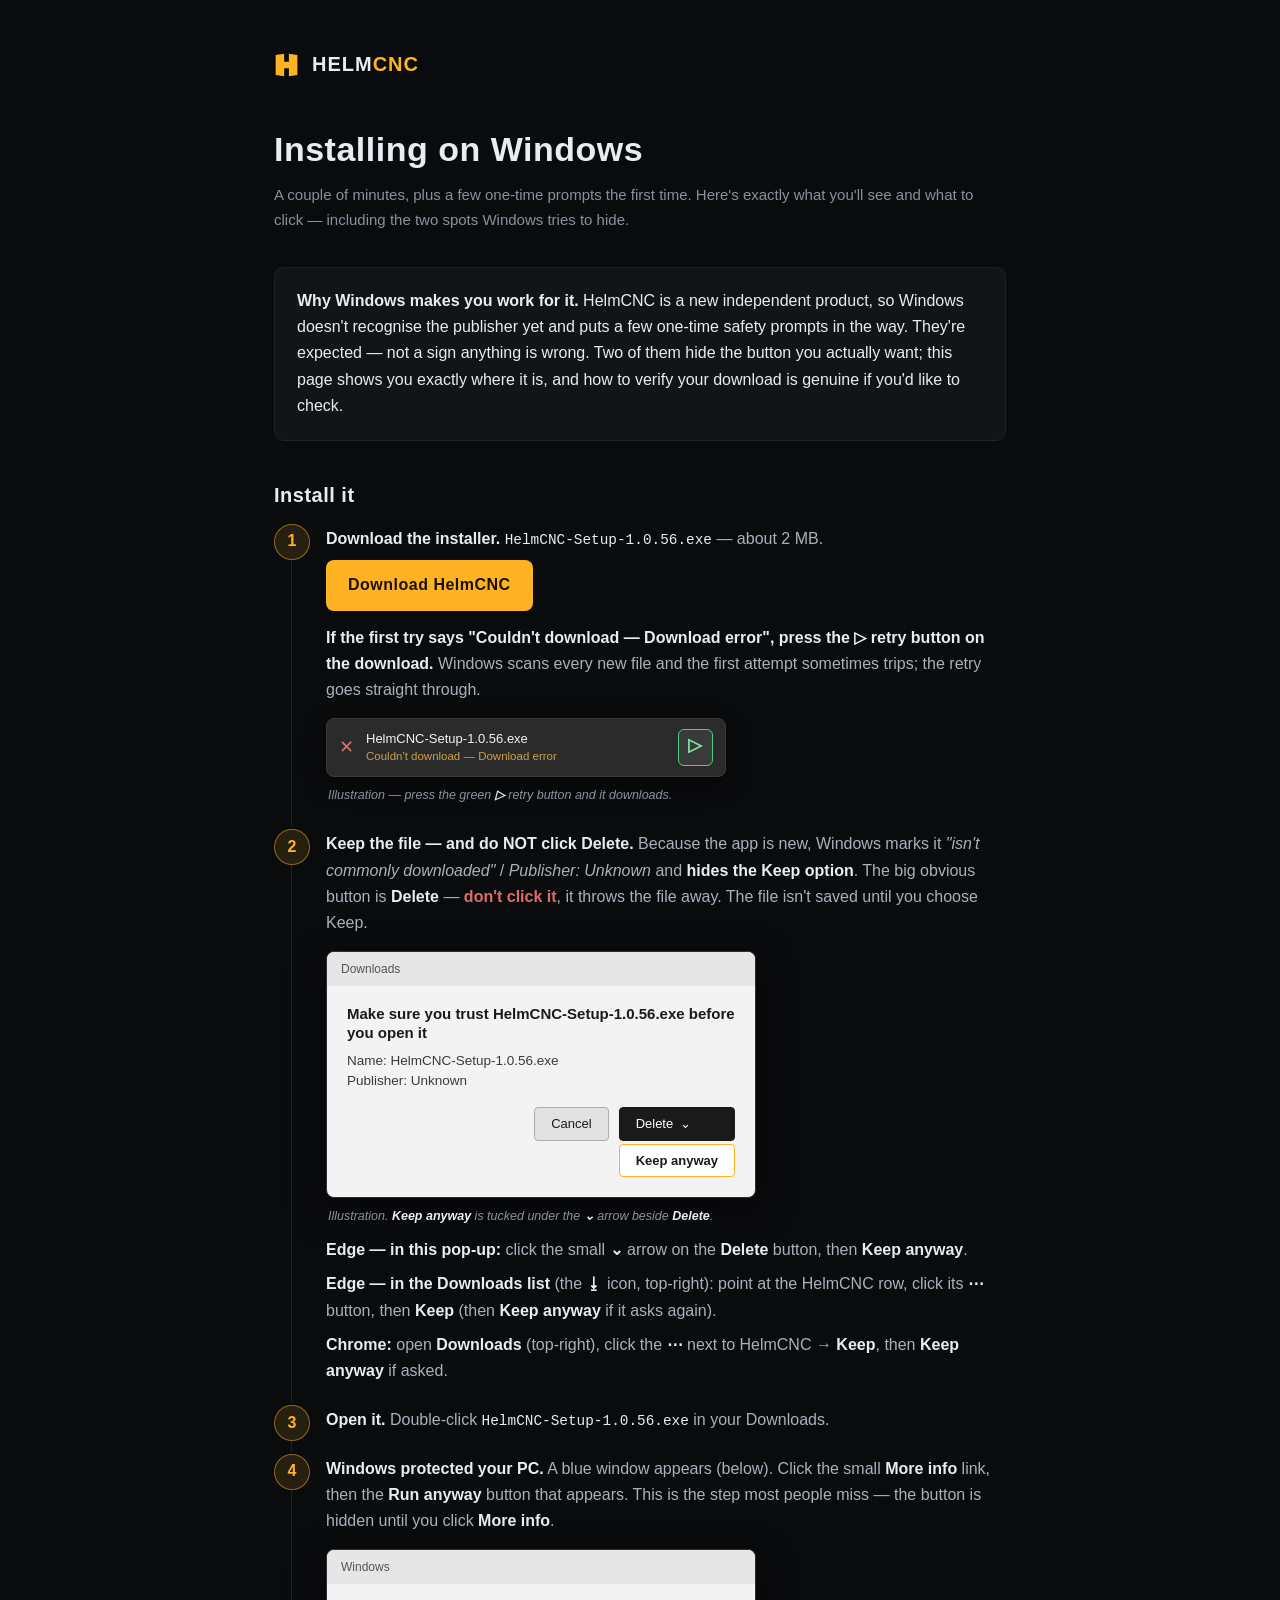
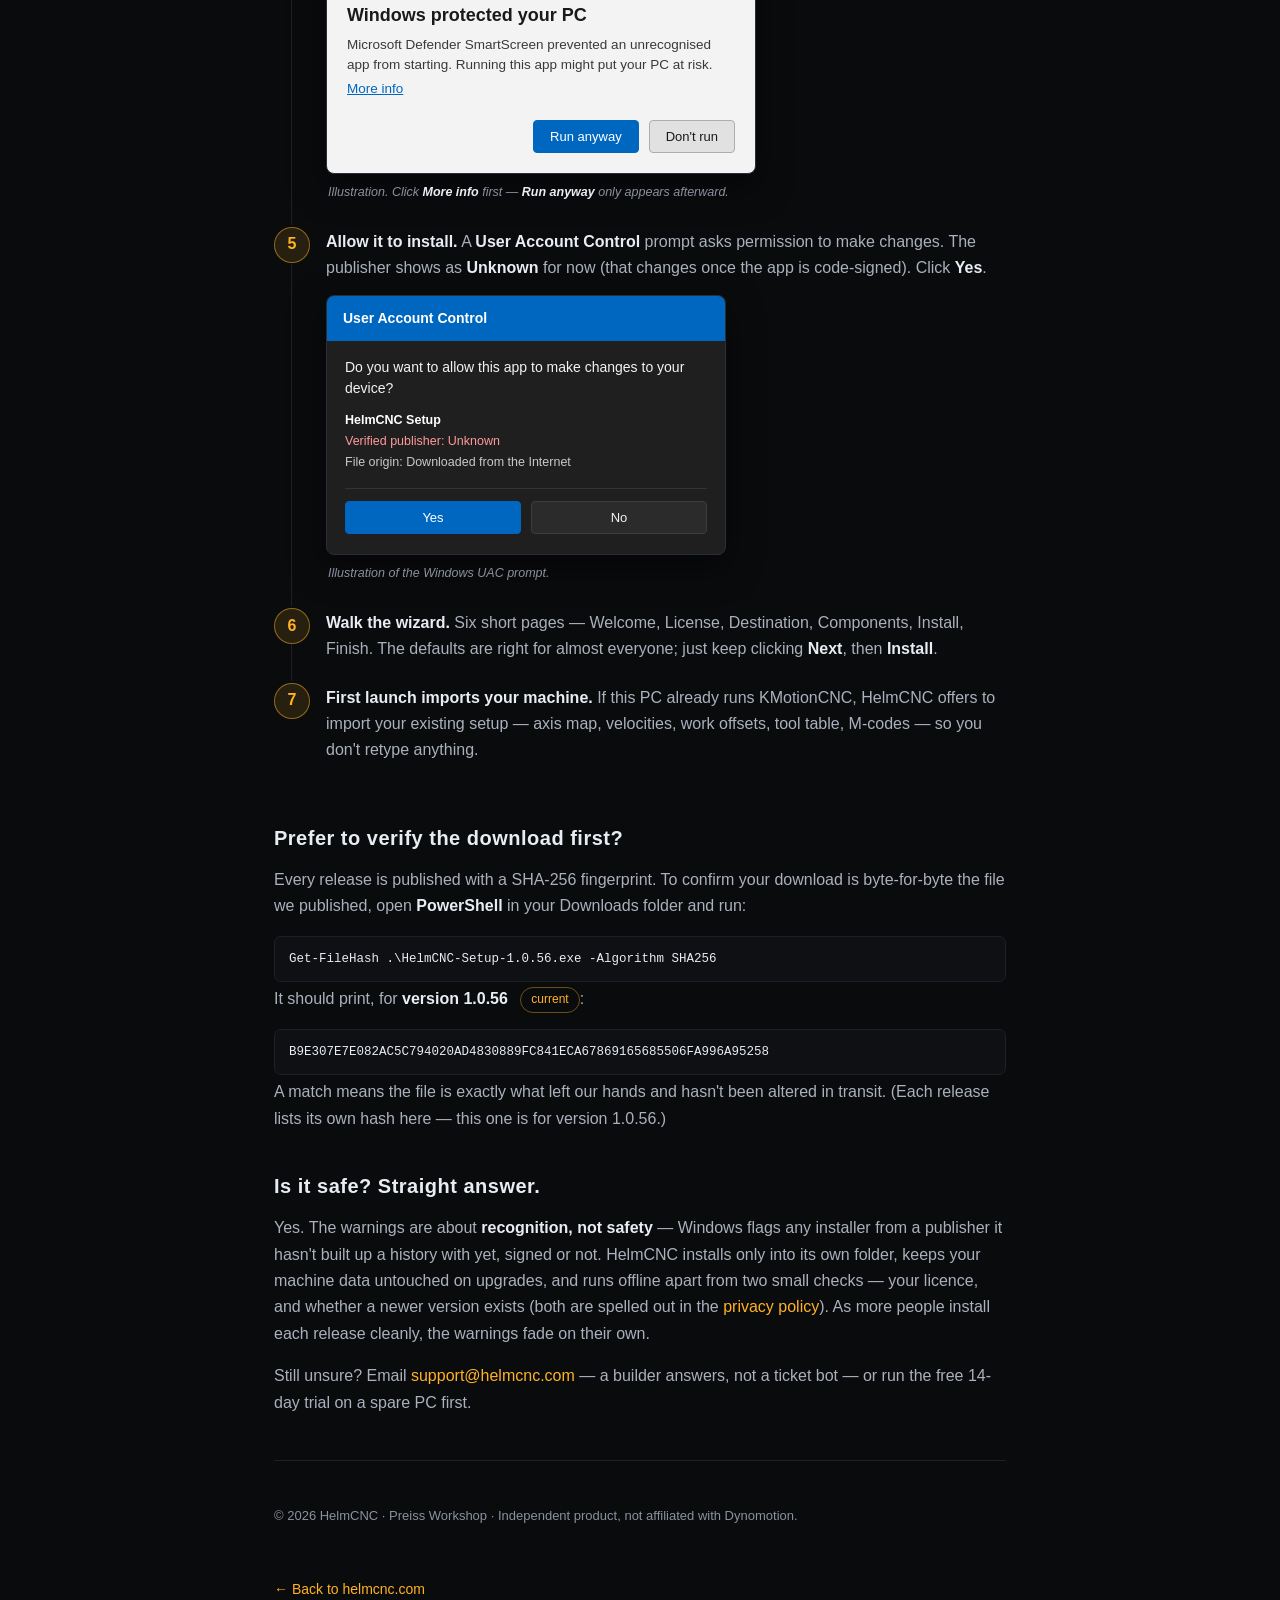
==== install.html @ 24f40c1c "Release 1.0.56: E-STOP now stops the spindle; HelmCNC can see your machine's physical E-stop when it" ====
<!DOCTYPE html>
<html lang="en">
<head>
<meta charset="utf-8">
<meta name="viewport" content="width=device-width, initial-scale=1">
<title>Installing HelmCNC on Windows — first run</title>
<meta name="description" content="How to install HelmCNC on Windows, including the one-time Windows SmartScreen and User Account Control prompts you'll see, and how to verify your download.">
<meta name="robots" content="index,follow">
<style>
  :root{
    --bg:#0a0b0d; --panel:#121418; --seam:#1d2026;
    --amber:#ffb224; --text:#e8ecf3; --muted:#aab1bd; --dim:#8a919e;
    --ok:#4bd08b;
  }
  *{box-sizing:border-box}
  html,body{margin:0}
  body{
    background:var(--bg); color:var(--text);
    font-family:"Barlow",-apple-system,BlinkMacSystemFont,"Segoe UI",Roboto,Helvetica,Arial,sans-serif;
    line-height:1.65; font-size:16px;
    -webkit-font-smoothing:antialiased;
  }
  .wrap{max-width:780px; margin:0 auto; padding:48px 24px 80px}
  a{color:var(--amber); text-decoration:none}
  a:hover{text-decoration:underline}
  .brand{display:flex; align-items:center; gap:12px; margin-bottom:40px}
  .brand__name{font-family:"Oswald",-apple-system,"Segoe UI",sans-serif; font-weight:700; letter-spacing:1px; font-size:20px}
  .brand__name .cnc{color:var(--amber)}
  h1{font-family:"Oswald",-apple-system,"Segoe UI",sans-serif; font-weight:700; font-size:34px; letter-spacing:.5px; margin:0 0 6px}
  .sub{color:var(--dim); font-size:15px; margin:0 0 34px}
  h2{font-family:"Oswald",-apple-system,"Segoe UI",sans-serif; font-weight:600; font-size:20px; letter-spacing:.5px; margin:38px 0 12px; color:var(--text)}
  p{margin:0 0 16px; color:var(--muted)}
  strong{color:var(--text); font-weight:600}
  .card{background:var(--panel); border:1px solid var(--seam); border-radius:10px; padding:20px 22px; margin:22px 0}
  .lead{color:var(--text)}
  kbd{
    font-family:"JetBrains Mono",ui-monospace,SFMono-Regular,Menlo,Consolas,monospace;
    background:#1b1e24; border:1px solid #2a2e37; border-bottom-width:2px; border-radius:5px;
    padding:1px 7px; font-size:.86em; color:var(--text); white-space:nowrap;
  }
  code{font-family:"JetBrains Mono",ui-monospace,SFMono-Regular,Menlo,Consolas,monospace; font-size:.9em; color:var(--text)}

  /* numbered steps */
  ol.steps{list-style:none; counter-reset:s; margin:0; padding:0}
  ol.steps>li{
    counter-increment:s; position:relative; padding:2px 0 20px 52px; margin:0;
    color:var(--muted);
  }
  ol.steps>li::before{
    content:counter(s); position:absolute; left:0; top:0;
    width:34px; height:34px; border-radius:50%;
    background:rgba(255,178,36,.12); border:1px solid rgba(255,178,36,.5);
    color:var(--amber); font-family:"Oswald",sans-serif; font-weight:600; font-size:16px;
    display:flex; align-items:center; justify-content:center;
  }
  ol.steps>li:not(:last-child)::after{
    content:""; position:absolute; left:17px; top:36px; bottom:2px; width:1px; background:var(--seam);
  }
  ol.steps b{color:var(--text)}

  /* dialog illustrations (drawn, not screenshots — see caption) */
  .shot{margin:14px 0 4px}
  .shot__cap{font-size:12.5px; color:var(--dim); margin:8px 2px 0; font-style:italic}
  .dlg{
    max-width:430px; border-radius:8px; overflow:hidden;
    box-shadow:0 12px 34px rgba(0,0,0,.5); border:1px solid #2a2e37;
    font-family:"Segoe UI",-apple-system,sans-serif; line-height:1.5;
  }
  .dlg--smartscreen{background:#f3f3f3; color:#1a1a1a}
  .dlg--smartscreen .dlg__bar{background:#e6e6e6; padding:8px 14px; font-size:12px; color:#555}
  .dlg--smartscreen .dlg__body{padding:18px 20px 20px}
  .dlg--smartscreen h3{margin:0 0 6px; font-size:18px; font-weight:600; color:#1a1a1a; font-family:"Segoe UI",sans-serif}
  .dlg--smartscreen p{color:#3a3a3a; margin:0 0 4px; font-size:13.5px}
  .dlg--smartscreen .link{color:#0067c0; font-size:13.5px}
  .dlg--smartscreen .row{display:flex; gap:10px; justify-content:flex-end; margin-top:20px}
  .btn{
    font-family:"Segoe UI",sans-serif; font-size:13px; padding:6px 16px; border-radius:4px;
    border:1px solid #adadad; background:#e1e1e1; color:#1a1a1a; cursor:default;
  }
  .btn--run{background:#0067c0; border-color:#0067c0; color:#fff}
  .dlg--uac{background:#1f1f1f; color:#f3f3f3; max-width:400px}
  .dlg--uac .uac__head{background:#0067c0; color:#fff; padding:12px 16px; font-size:14px; font-weight:600}
  .dlg--uac .uac__body{padding:16px 18px 4px}
  .dlg--uac .uac__q{font-size:14px; color:#f3f3f3; margin:0 0 12px}
  .dlg--uac .uac__meta{font-size:12.5px; color:#c9c9c9; margin:2px 0}
  .dlg--uac .uac__meta b{color:#fff}
  .dlg--uac .uac__pub-bad{color:#ff9a9a}
  .dlg--uac .row{display:flex; gap:10px; margin:16px 0 16px; padding-top:12px; border-top:1px solid #333}
  .dlg--uac .btn{background:#2b2b2b; border-color:#3d3d3d; color:#f3f3f3; flex:1; text-align:center}
  .dlg--uac .btn--yes{background:#0067c0; border-color:#0067c0; color:#fff}

  /* browser download-row illustration */
  .dlrow{
    display:flex; align-items:center; gap:12px; max-width:400px;
    background:#2b2b2b; border:1px solid #3a3a3a; border-radius:8px; padding:10px 12px;
    font-family:"Segoe UI",-apple-system,sans-serif; box-shadow:0 8px 22px rgba(0,0,0,.45);
  }
  .dlrow__ico{color:#ffcf4d; font-size:18px; line-height:1}
  .dlrow__name{flex:1; color:#f3f3f3; font-size:13px; line-height:1.35}
  .dlrow__warn{color:#c9a24b; font-size:11.5px}
  .dlrow__menu{
    color:#fff; font-size:18px; font-weight:700; letter-spacing:1px;
    background:#3a3a3a; border:1px solid #ffb224; border-radius:6px; padding:1px 9px 4px;
  }

  .hash{
    font-family:"JetBrains Mono",ui-monospace,monospace; font-size:12.5px; color:var(--text);
    word-break:break-all; background:#0e1013; border:1px solid var(--seam); border-radius:7px;
    padding:12px 14px; margin:8px 0 4px;
  }
  .pill{display:inline-block; font-size:12px; color:var(--amber); border:1px solid rgba(255,178,36,.4);
    border-radius:999px; padding:2px 10px; margin-left:8px; vertical-align:middle}
  hr{border:none; border-top:1px solid var(--seam); margin:44px 0}
  .foot{color:var(--dim); font-size:13px}
  .back{display:inline-block; margin-top:36px; font-size:14px}
  .dl{
    display:inline-block; margin:8px 0 2px; background:var(--amber); color:#1a1200;
    font-weight:700; font-family:"Oswald",sans-serif; letter-spacing:.5px;
    padding:12px 22px; border-radius:8px;
  }
  .dl:hover{text-decoration:none; filter:brightness(1.05)}
</style>
</head>
<body>
  <div class="wrap">
    <div class="brand">
      <svg width="26" height="24" viewBox="0 0 110 100" aria-hidden="true"><path d="M 7 8 L 43 2 V 36 H 63 V 2 L 99 8 V 92 L 63 98 V 64 H 43 V 98 L 7 92 Z" fill="#ffb224"/></svg>
      <span class="brand__name">HELM<span class="cnc">CNC</span></span>
    </div>

    <h1>Installing on Windows</h1>
    <p class="sub">A couple of minutes, plus a few one-time prompts the first time. Here's exactly what you'll see and what to click — including the two spots Windows tries to hide.</p>

    <div class="card">
      <p class="lead" style="margin:0"><strong>Why Windows makes you work for it.</strong> HelmCNC is a new independent product, so Windows doesn't recognise the publisher yet and puts a few one-time safety prompts in the way. They're expected — not a sign anything is wrong. Two of them hide the button you actually want; this page shows you exactly where it is, and how to verify your download is genuine if you'd like to check.</p>
    </div>

    <h2>Install it</h2>
    <ol class="steps">
      <li><b>Download the installer.</b> <code>HelmCNC-Setup-1.0.56.exe</code> — about 2&nbsp;MB.
        <div><a class="dl" href="/downloads/HelmCNC-Setup-1.0.56.exe">Download HelmCNC</a></div>
        <p style="margin:12px 0 0"><b>If the first try says "Couldn't download — Download error", press the ▷ retry button on the download.</b> Windows scans every new file and the first attempt sometimes trips; the retry goes straight through.</p>
        <div class="shot">
          <div class="dlrow">
            <span class="dlrow__ico" style="color:#e06b6b">✕</span>
            <span class="dlrow__name">HelmCNC-Setup-1.0.56.exe<br><span class="dlrow__warn">Couldn't download — Download error</span></span>
            <span class="dlrow__menu" title="press to retry" style="border-color:#4bd08b;color:#7ee0a6">▷</span>
          </div>
          <p class="shot__cap">Illustration — press the green <b>▷</b> retry button and it downloads.</p>
        </div>
      </li>
      <li><b>Keep the file — and do NOT click Delete.</b> Because the app is new, Windows marks it <i>"isn't commonly downloaded"</i> / <i>Publisher: Unknown</i> and <b>hides the Keep option</b>. The big obvious button is <b>Delete</b> — <b style="color:#e06b6b">don't click it</b>, it throws the file away. The file isn't saved until you choose Keep.
        <div class="shot">
          <div class="dlg dlg--smartscreen">
            <div class="dlg__bar">Downloads</div>
            <div class="dlg__body">
              <h3 style="font-size:15px;line-height:1.3">Make sure you trust HelmCNC-Setup-1.0.56.exe before you open it</h3>
              <p style="margin-top:8px">Name: HelmCNC-Setup-1.0.56.exe<br>Publisher: Unknown</p>
              <div class="row" style="align-items:flex-start;margin-top:16px">
                <span class="btn">Cancel</span>
                <span style="display:inline-flex;flex-direction:column;align-items:stretch;gap:3px">
                  <span class="btn" style="background:#1a1a1a;border-color:#1a1a1a;color:#fff">Delete&nbsp;&nbsp;⌄</span>
                  <span class="btn" style="background:#fff;border-color:#ffb224;color:#1a1a1a;font-weight:600">Keep anyway</span>
                </span>
              </div>
            </div>
          </div>
          <p class="shot__cap">Illustration. <b>Keep anyway</b> is tucked under the <b>⌄</b> arrow beside <b>Delete</b>.</p>
        </div>
        <p style="margin:10px 0 0"><b>Edge — in this pop-up:</b> click the small <b>⌄</b> arrow on the <b>Delete</b> button, then <b>Keep anyway</b>.</p>
        <p style="margin:8px 0 0"><b>Edge — in the Downloads list</b> (the <b>⭳</b> icon, top-right): point at the HelmCNC row, click its <b>⋯</b> button, then <b>Keep</b> (then <b>Keep anyway</b> if it asks again).</p>
        <p style="margin:8px 0 0"><b>Chrome:</b> open <b>Downloads</b> (top-right), click the <b>⋯</b> next to HelmCNC → <b>Keep</b>, then <b>Keep anyway</b> if asked.</p>
      </li>
      <li><b>Open it.</b> Double-click <code>HelmCNC-Setup-1.0.56.exe</code> in your Downloads.</li>
      <li><b>Windows protected your PC.</b> A blue window appears (below). Click the small <b>More info</b> link, then the <b>Run anyway</b> button that appears. This is the step most people miss — the button is hidden until you click <b>More info</b>.
        <div class="shot">
          <div class="dlg dlg--smartscreen">
            <div class="dlg__bar">Windows</div>
            <div class="dlg__body">
              <h3>Windows protected your PC</h3>
              <p>Microsoft Defender SmartScreen prevented an unrecognised app from starting. Running this app might put your PC at risk.</p>
              <p class="link"><u>More info</u></p>
              <div class="row"><span class="btn btn--run">Run anyway</span><span class="btn">Don't run</span></div>
            </div>
          </div>
          <p class="shot__cap">Illustration. Click <b>More info</b> first — <b>Run anyway</b> only appears afterward.</p>
        </div>
      </li>
      <li><b>Allow it to install.</b> A <b>User Account Control</b> prompt asks permission to make changes. The publisher shows as <b>Unknown</b> for now (that changes once the app is code-signed). Click <b>Yes</b>.
        <div class="shot">
          <div class="dlg dlg--uac">
            <div class="uac__head">User Account Control</div>
            <div class="uac__body">
              <p class="uac__q">Do you want to allow this app to make changes to your device?</p>
              <p class="uac__meta"><b>HelmCNC Setup</b></p>
              <p class="uac__meta uac__pub-bad">Verified publisher: Unknown</p>
              <p class="uac__meta">File origin: Downloaded from the Internet</p>
              <div class="row"><span class="btn btn--yes">Yes</span><span class="btn">No</span></div>
            </div>
          </div>
          <p class="shot__cap">Illustration of the Windows UAC prompt.</p>
        </div>
      </li>
      <li><b>Walk the wizard.</b> Six short pages — Welcome, License, Destination, Components, Install, Finish. The defaults are right for almost everyone; just keep clicking <b>Next</b>, then <b>Install</b>.</li>
      <li><b>First launch imports your machine.</b> If this PC already runs KMotionCNC, HelmCNC offers to import your existing setup — axis map, velocities, work offsets, tool table, M-codes — so you don't retype anything.</li>
    </ol>

    <h2>Prefer to verify the download first?</h2>
    <p>Every release is published with a SHA-256 fingerprint. To confirm your download is byte-for-byte the file we published, open <strong>PowerShell</strong> in your Downloads folder and run:</p>
    <div class="hash">Get-FileHash .\HelmCNC-Setup-1.0.56.exe -Algorithm SHA256</div>
    <p>It should print, for <strong>version 1.0.56</strong> <span class="pill">current</span>:</p>
    <div class="hash">B9E307E7E082AC5C794020AD4830889FC841ECA67869165685506FA996A95258</div>
    <p>A match means the file is exactly what left our hands and hasn't been altered in transit. (Each release lists its own hash here — this one is for version 1.0.56.)</p>

    <h2>Is it safe? Straight answer.</h2>
    <p>Yes. The warnings are about <strong>recognition, not safety</strong> — Windows flags any installer from a publisher it hasn't built up a history with yet, signed or not. HelmCNC installs only into its own folder, keeps your machine data untouched on upgrades, and runs offline apart from two small checks — your licence, and whether a newer version exists (both are spelled out in the <a href="privacy.html">privacy policy</a>). As more people install each release cleanly, the warnings fade on their own.</p>
    <p>Still unsure? Email <a href="mailto:support@helmcnc.com">support@helmcnc.com</a> — a builder answers, not a ticket bot — or run the free 14-day trial on a spare PC first.</p>

    <hr>
    <p class="foot">© 2026 HelmCNC · Preiss Workshop · Independent product, not affiliated with Dynomotion.</p>
    <a class="back" href="index.html">← Back to helmcnc.com</a>
  </div>
</body>
</html>
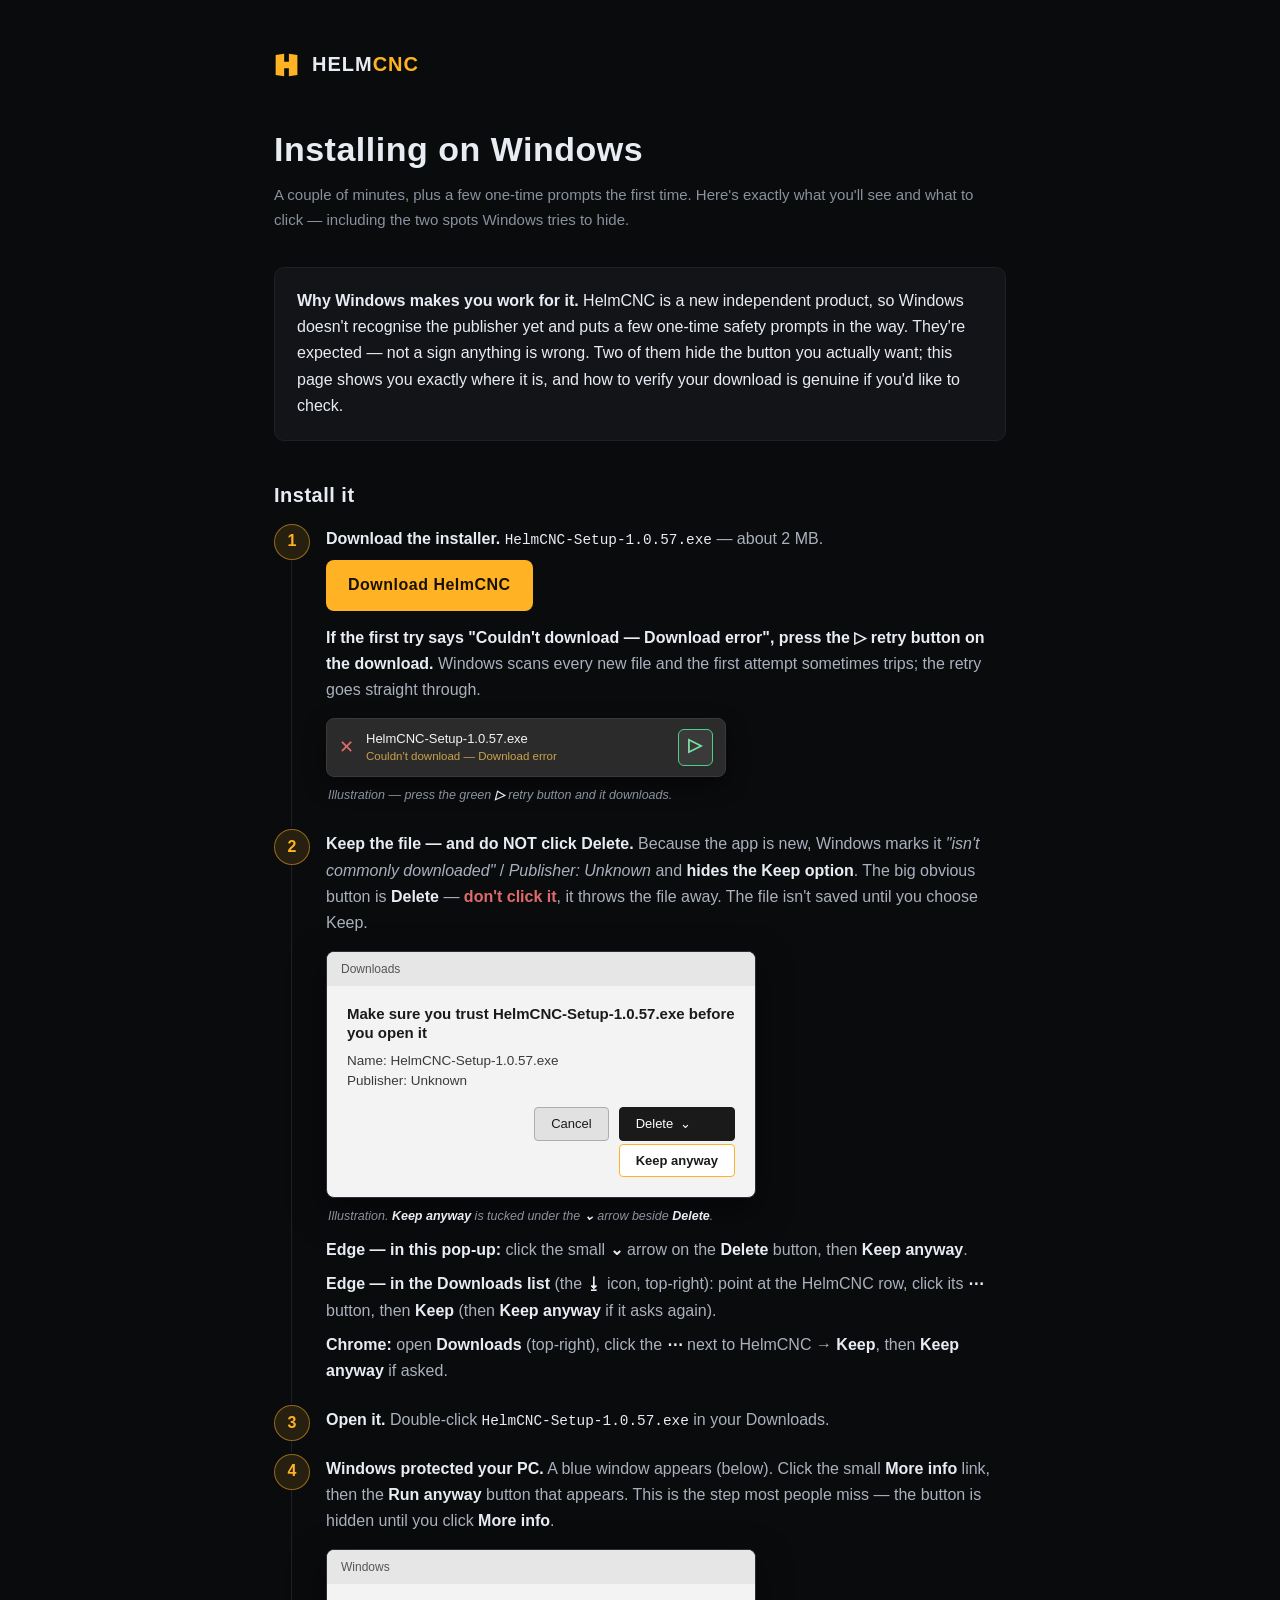
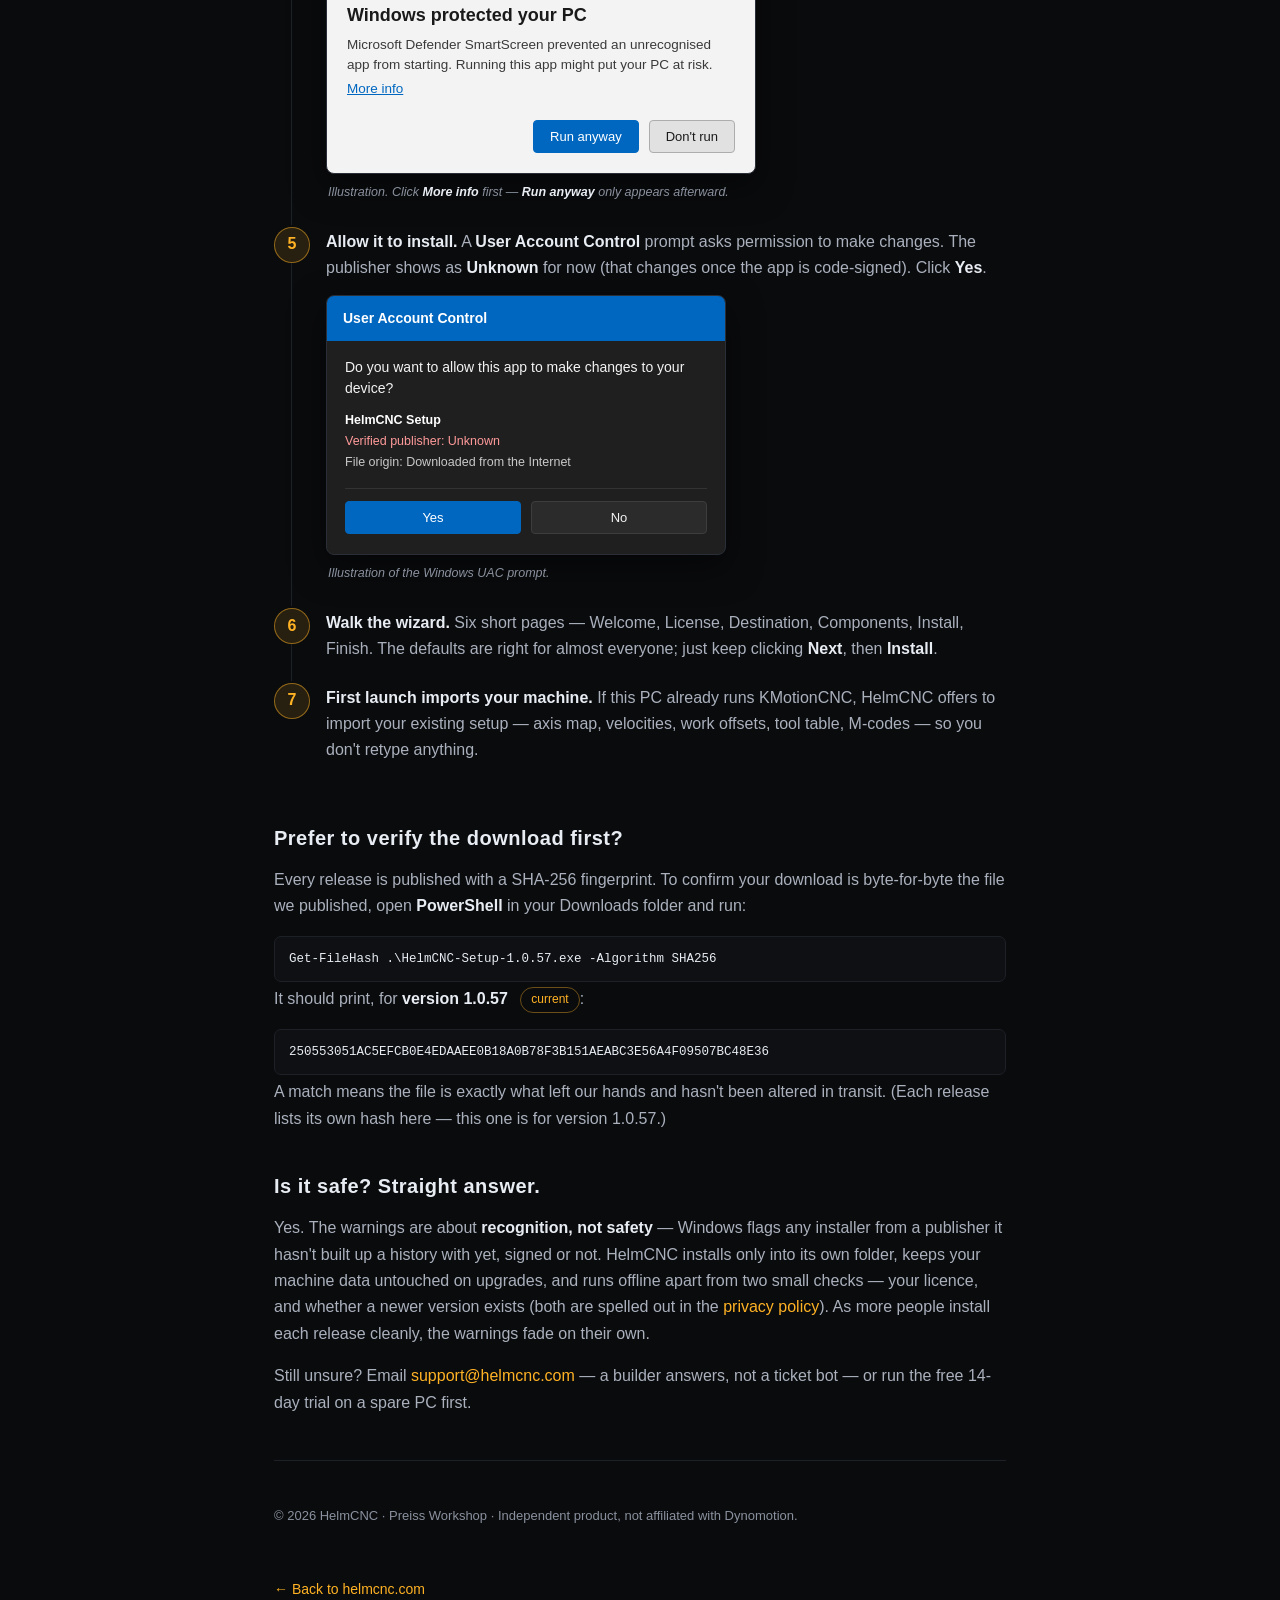
==== commit 7fcb70e6: "PROMOTE 1.0.57 to stable: Beta features (the tuning Shepherd) are now enabled per license instead of" ====
--- a/install.html
+++ b/install.html
@@ -137,13 +137,13 @@
 
     <h2>Install it</h2>
     <ol class="steps">
-      <li><b>Download the installer.</b> <code>HelmCNC-Setup-1.0.56.exe</code> — about 2&nbsp;MB.
-        <div><a class="dl" href="/downloads/HelmCNC-Setup-1.0.56.exe">Download HelmCNC</a></div>
+      <li><b>Download the installer.</b> <code>HelmCNC-Setup-1.0.57.exe</code> — about 2&nbsp;MB.
+        <div><a class="dl" href="/downloads/HelmCNC-Setup-1.0.57.exe">Download HelmCNC</a></div>
         <p style="margin:12px 0 0"><b>If the first try says "Couldn't download — Download error", press the ▷ retry button on the download.</b> Windows scans every new file and the first attempt sometimes trips; the retry goes straight through.</p>
         <div class="shot">
           <div class="dlrow">
             <span class="dlrow__ico" style="color:#e06b6b">✕</span>
-            <span class="dlrow__name">HelmCNC-Setup-1.0.56.exe<br><span class="dlrow__warn">Couldn't download — Download error</span></span>
+            <span class="dlrow__name">HelmCNC-Setup-1.0.57.exe<br><span class="dlrow__warn">Couldn't download — Download error</span></span>
             <span class="dlrow__menu" title="press to retry" style="border-color:#4bd08b;color:#7ee0a6">▷</span>
           </div>
           <p class="shot__cap">Illustration — press the green <b>▷</b> retry button and it downloads.</p>
@@ -154,8 +154,8 @@
           <div class="dlg dlg--smartscreen">
             <div class="dlg__bar">Downloads</div>
             <div class="dlg__body">
-              <h3 style="font-size:15px;line-height:1.3">Make sure you trust HelmCNC-Setup-1.0.56.exe before you open it</h3>
-              <p style="margin-top:8px">Name: HelmCNC-Setup-1.0.56.exe<br>Publisher: Unknown</p>
+              <h3 style="font-size:15px;line-height:1.3">Make sure you trust HelmCNC-Setup-1.0.57.exe before you open it</h3>
+              <p style="margin-top:8px">Name: HelmCNC-Setup-1.0.57.exe<br>Publisher: Unknown</p>
               <div class="row" style="align-items:flex-start;margin-top:16px">
                 <span class="btn">Cancel</span>
                 <span style="display:inline-flex;flex-direction:column;align-items:stretch;gap:3px">
@@ -171,7 +171,7 @@
         <p style="margin:8px 0 0"><b>Edge — in the Downloads list</b> (the <b>⭳</b> icon, top-right): point at the HelmCNC row, click its <b>⋯</b> button, then <b>Keep</b> (then <b>Keep anyway</b> if it asks again).</p>
         <p style="margin:8px 0 0"><b>Chrome:</b> open <b>Downloads</b> (top-right), click the <b>⋯</b> next to HelmCNC → <b>Keep</b>, then <b>Keep anyway</b> if asked.</p>
       </li>
-      <li><b>Open it.</b> Double-click <code>HelmCNC-Setup-1.0.56.exe</code> in your Downloads.</li>
+      <li><b>Open it.</b> Double-click <code>HelmCNC-Setup-1.0.57.exe</code> in your Downloads.</li>
       <li><b>Windows protected your PC.</b> A blue window appears (below). Click the small <b>More info</b> link, then the <b>Run anyway</b> button that appears. This is the step most people miss — the button is hidden until you click <b>More info</b>.
         <div class="shot">
           <div class="dlg dlg--smartscreen">
@@ -207,10 +207,10 @@
 
     <h2>Prefer to verify the download first?</h2>
     <p>Every release is published with a SHA-256 fingerprint. To confirm your download is byte-for-byte the file we published, open <strong>PowerShell</strong> in your Downloads folder and run:</p>
-    <div class="hash">Get-FileHash .\HelmCNC-Setup-1.0.56.exe -Algorithm SHA256</div>
-    <p>It should print, for <strong>version 1.0.56</strong> <span class="pill">current</span>:</p>
-    <div class="hash">B9E307E7E082AC5C794020AD4830889FC841ECA67869165685506FA996A95258</div>
-    <p>A match means the file is exactly what left our hands and hasn't been altered in transit. (Each release lists its own hash here — this one is for version 1.0.56.)</p>
+    <div class="hash">Get-FileHash .\HelmCNC-Setup-1.0.57.exe -Algorithm SHA256</div>
+    <p>It should print, for <strong>version 1.0.57</strong> <span class="pill">current</span>:</p>
+    <div class="hash">250553051AC5EFCB0E4EDAAEE0B18A0B78F3B151AEABC3E56A4F09507BC48E36</div>
+    <p>A match means the file is exactly what left our hands and hasn't been altered in transit. (Each release lists its own hash here — this one is for version 1.0.57.)</p>
 
     <h2>Is it safe? Straight answer.</h2>
     <p>Yes. The warnings are about <strong>recognition, not safety</strong> — Windows flags any installer from a publisher it hasn't built up a history with yet, signed or not. HelmCNC installs only into its own folder, keeps your machine data untouched on upgrades, and runs offline apart from two small checks — your licence, and whether a newer version exists (both are spelled out in the <a href="privacy.html">privacy policy</a>). As more people install each release cleanly, the warnings fade on their own.</p>
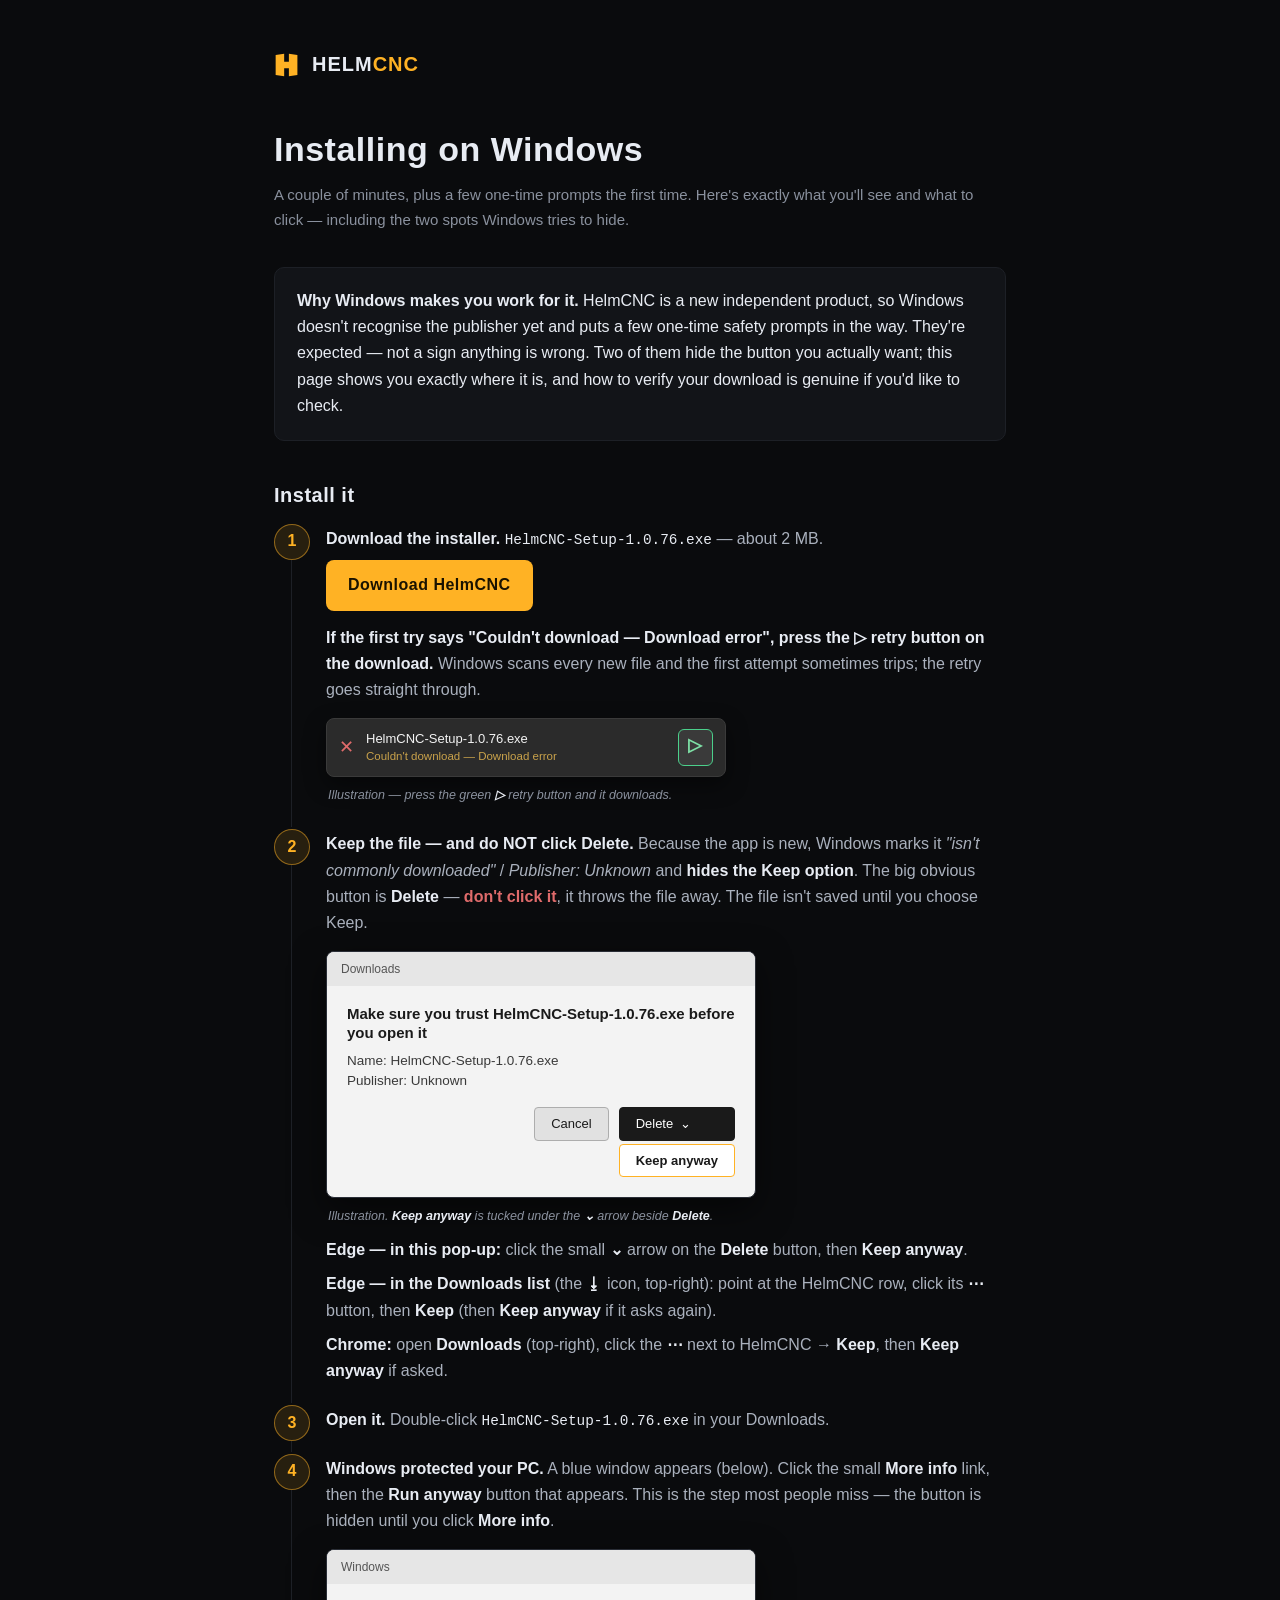
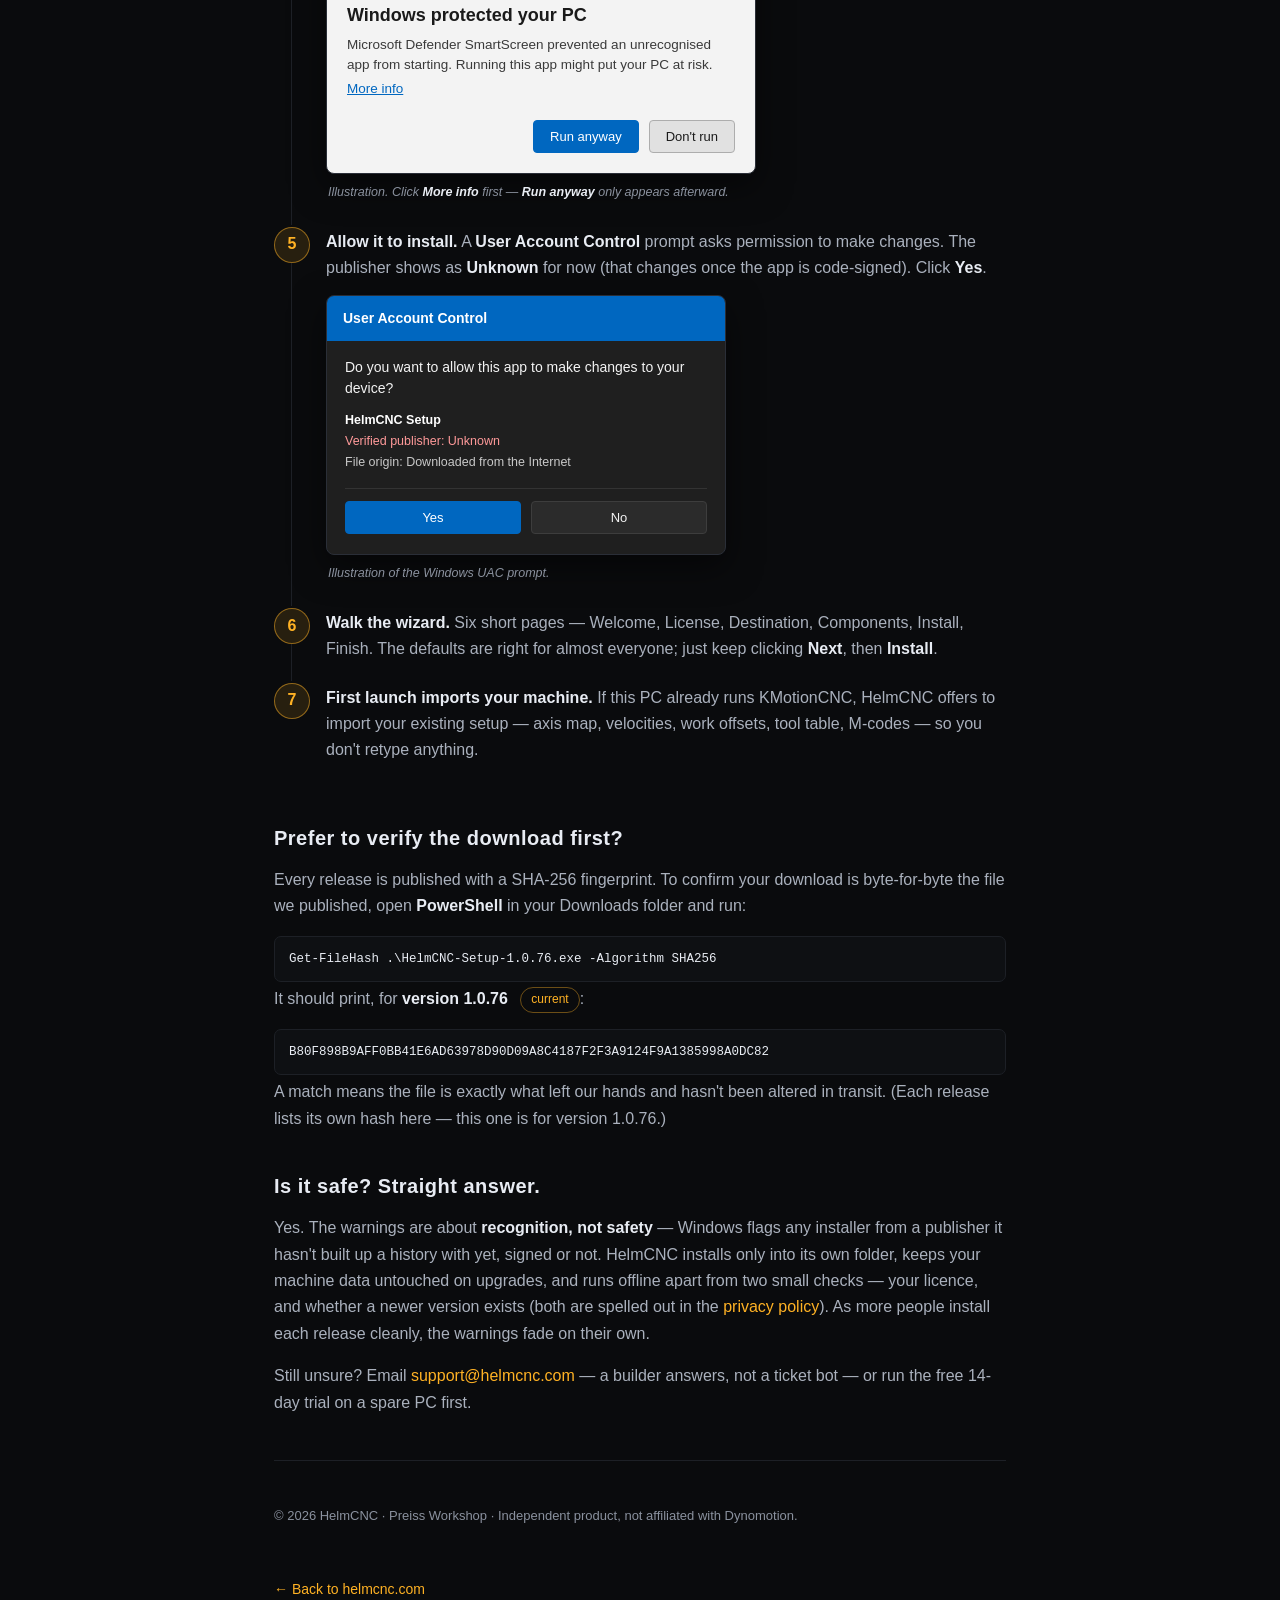
==== commit e6768d16: "PROMOTE 1.0.76 to stable: Stopping a job now always behaves: STOP on a running or paused job stops t" ====
--- a/install.html
+++ b/install.html
@@ -137,13 +137,13 @@
 
     <h2>Install it</h2>
     <ol class="steps">
-      <li><b>Download the installer.</b> <code>HelmCNC-Setup-1.0.57.exe</code> — about 2&nbsp;MB.
-        <div><a class="dl" href="/downloads/HelmCNC-Setup-1.0.57.exe">Download HelmCNC</a></div>
+      <li><b>Download the installer.</b> <code>HelmCNC-Setup-1.0.76.exe</code> — about 2&nbsp;MB.
+        <div><a class="dl" href="/downloads/HelmCNC-Setup-1.0.76.exe">Download HelmCNC</a></div>
         <p style="margin:12px 0 0"><b>If the first try says "Couldn't download — Download error", press the ▷ retry button on the download.</b> Windows scans every new file and the first attempt sometimes trips; the retry goes straight through.</p>
         <div class="shot">
           <div class="dlrow">
             <span class="dlrow__ico" style="color:#e06b6b">✕</span>
-            <span class="dlrow__name">HelmCNC-Setup-1.0.57.exe<br><span class="dlrow__warn">Couldn't download — Download error</span></span>
+            <span class="dlrow__name">HelmCNC-Setup-1.0.76.exe<br><span class="dlrow__warn">Couldn't download — Download error</span></span>
             <span class="dlrow__menu" title="press to retry" style="border-color:#4bd08b;color:#7ee0a6">▷</span>
           </div>
           <p class="shot__cap">Illustration — press the green <b>▷</b> retry button and it downloads.</p>
@@ -154,8 +154,8 @@
           <div class="dlg dlg--smartscreen">
             <div class="dlg__bar">Downloads</div>
             <div class="dlg__body">
-              <h3 style="font-size:15px;line-height:1.3">Make sure you trust HelmCNC-Setup-1.0.57.exe before you open it</h3>
-              <p style="margin-top:8px">Name: HelmCNC-Setup-1.0.57.exe<br>Publisher: Unknown</p>
+              <h3 style="font-size:15px;line-height:1.3">Make sure you trust HelmCNC-Setup-1.0.76.exe before you open it</h3>
+              <p style="margin-top:8px">Name: HelmCNC-Setup-1.0.76.exe<br>Publisher: Unknown</p>
               <div class="row" style="align-items:flex-start;margin-top:16px">
                 <span class="btn">Cancel</span>
                 <span style="display:inline-flex;flex-direction:column;align-items:stretch;gap:3px">
@@ -171,7 +171,7 @@
         <p style="margin:8px 0 0"><b>Edge — in the Downloads list</b> (the <b>⭳</b> icon, top-right): point at the HelmCNC row, click its <b>⋯</b> button, then <b>Keep</b> (then <b>Keep anyway</b> if it asks again).</p>
         <p style="margin:8px 0 0"><b>Chrome:</b> open <b>Downloads</b> (top-right), click the <b>⋯</b> next to HelmCNC → <b>Keep</b>, then <b>Keep anyway</b> if asked.</p>
       </li>
-      <li><b>Open it.</b> Double-click <code>HelmCNC-Setup-1.0.57.exe</code> in your Downloads.</li>
+      <li><b>Open it.</b> Double-click <code>HelmCNC-Setup-1.0.76.exe</code> in your Downloads.</li>
       <li><b>Windows protected your PC.</b> A blue window appears (below). Click the small <b>More info</b> link, then the <b>Run anyway</b> button that appears. This is the step most people miss — the button is hidden until you click <b>More info</b>.
         <div class="shot">
           <div class="dlg dlg--smartscreen">
@@ -207,10 +207,10 @@
 
     <h2>Prefer to verify the download first?</h2>
     <p>Every release is published with a SHA-256 fingerprint. To confirm your download is byte-for-byte the file we published, open <strong>PowerShell</strong> in your Downloads folder and run:</p>
-    <div class="hash">Get-FileHash .\HelmCNC-Setup-1.0.57.exe -Algorithm SHA256</div>
-    <p>It should print, for <strong>version 1.0.57</strong> <span class="pill">current</span>:</p>
-    <div class="hash">250553051AC5EFCB0E4EDAAEE0B18A0B78F3B151AEABC3E56A4F09507BC48E36</div>
-    <p>A match means the file is exactly what left our hands and hasn't been altered in transit. (Each release lists its own hash here — this one is for version 1.0.57.)</p>
+    <div class="hash">Get-FileHash .\HelmCNC-Setup-1.0.76.exe -Algorithm SHA256</div>
+    <p>It should print, for <strong>version 1.0.76</strong> <span class="pill">current</span>:</p>
+    <div class="hash">B80F898B9AFF0BB41E6AD63978D90D09A8C4187F2F3A9124F9A1385998A0DC82</div>
+    <p>A match means the file is exactly what left our hands and hasn't been altered in transit. (Each release lists its own hash here — this one is for version 1.0.76.)</p>
 
     <h2>Is it safe? Straight answer.</h2>
     <p>Yes. The warnings are about <strong>recognition, not safety</strong> — Windows flags any installer from a publisher it hasn't built up a history with yet, signed or not. HelmCNC installs only into its own folder, keeps your machine data untouched on upgrades, and runs offline apart from two small checks — your licence, and whether a newer version exists (both are spelled out in the <a href="privacy.html">privacy policy</a>). As more people install each release cleanly, the warnings fade on their own.</p>
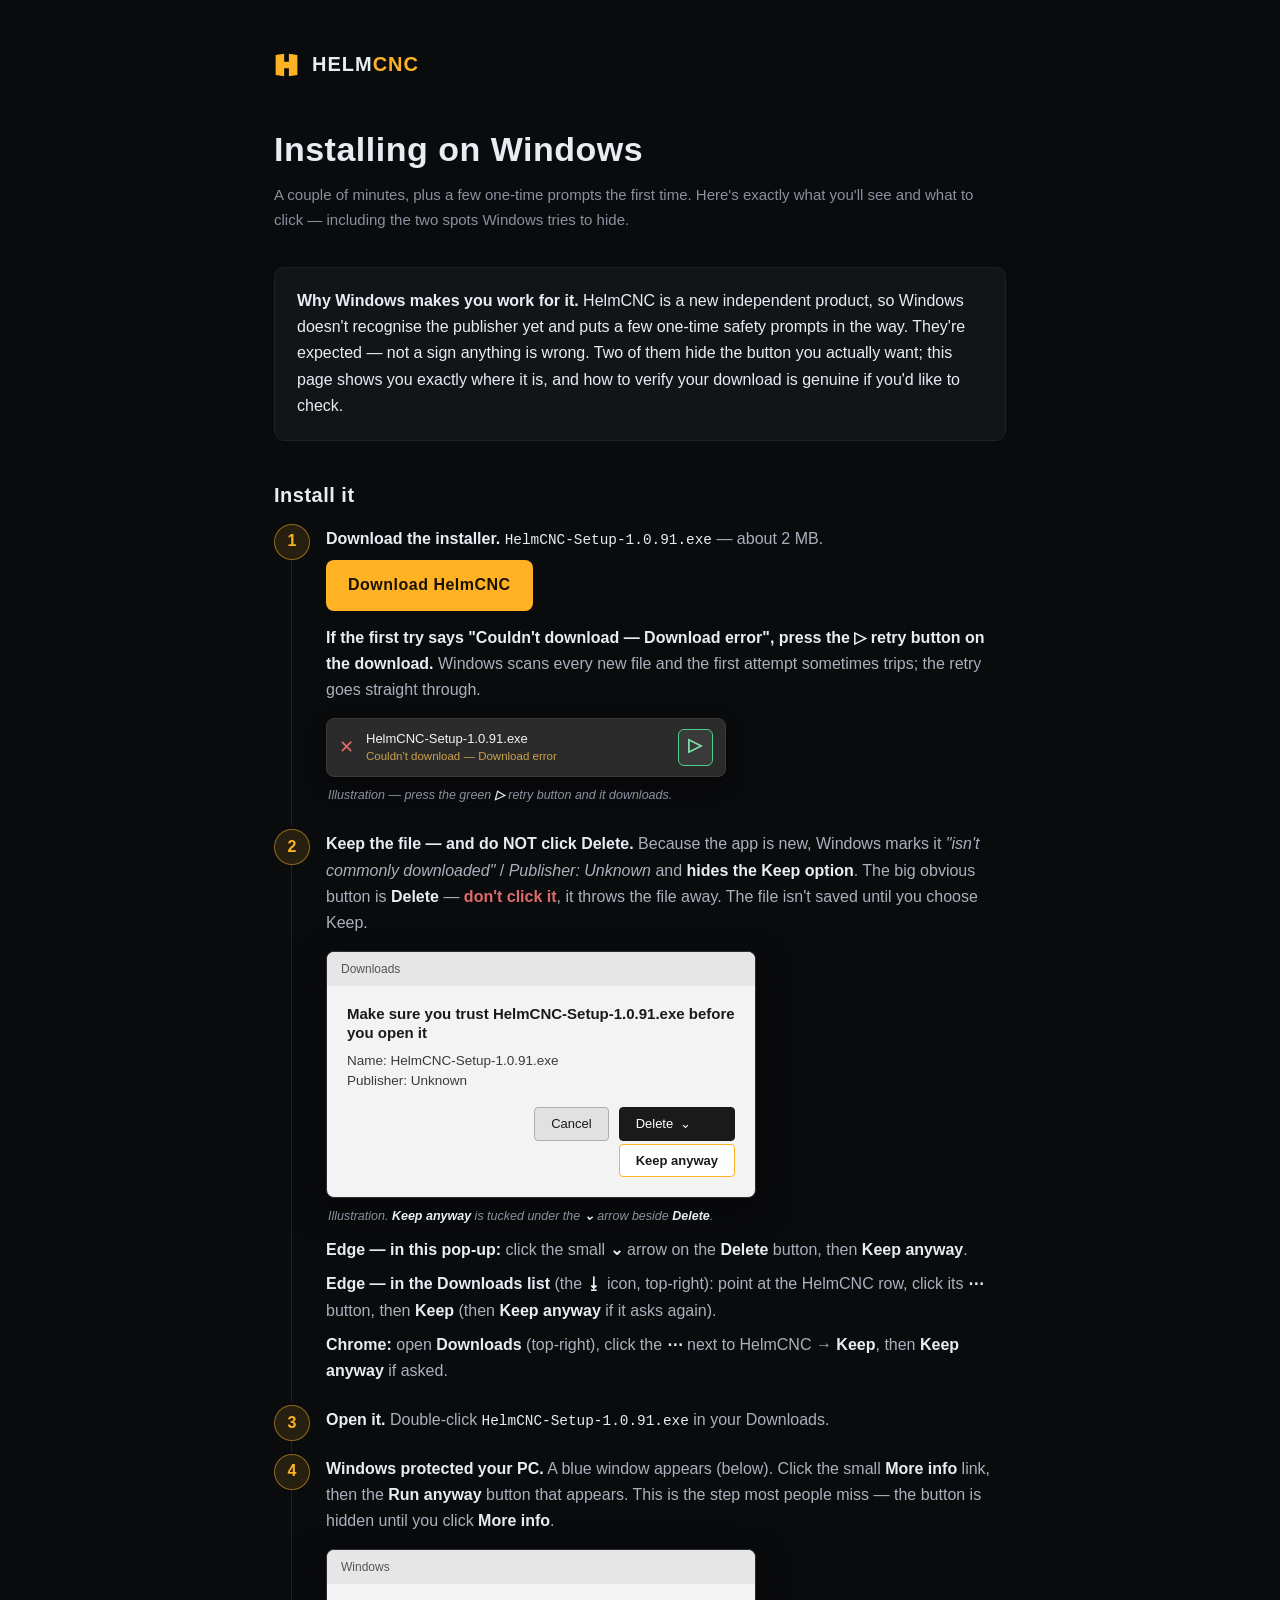
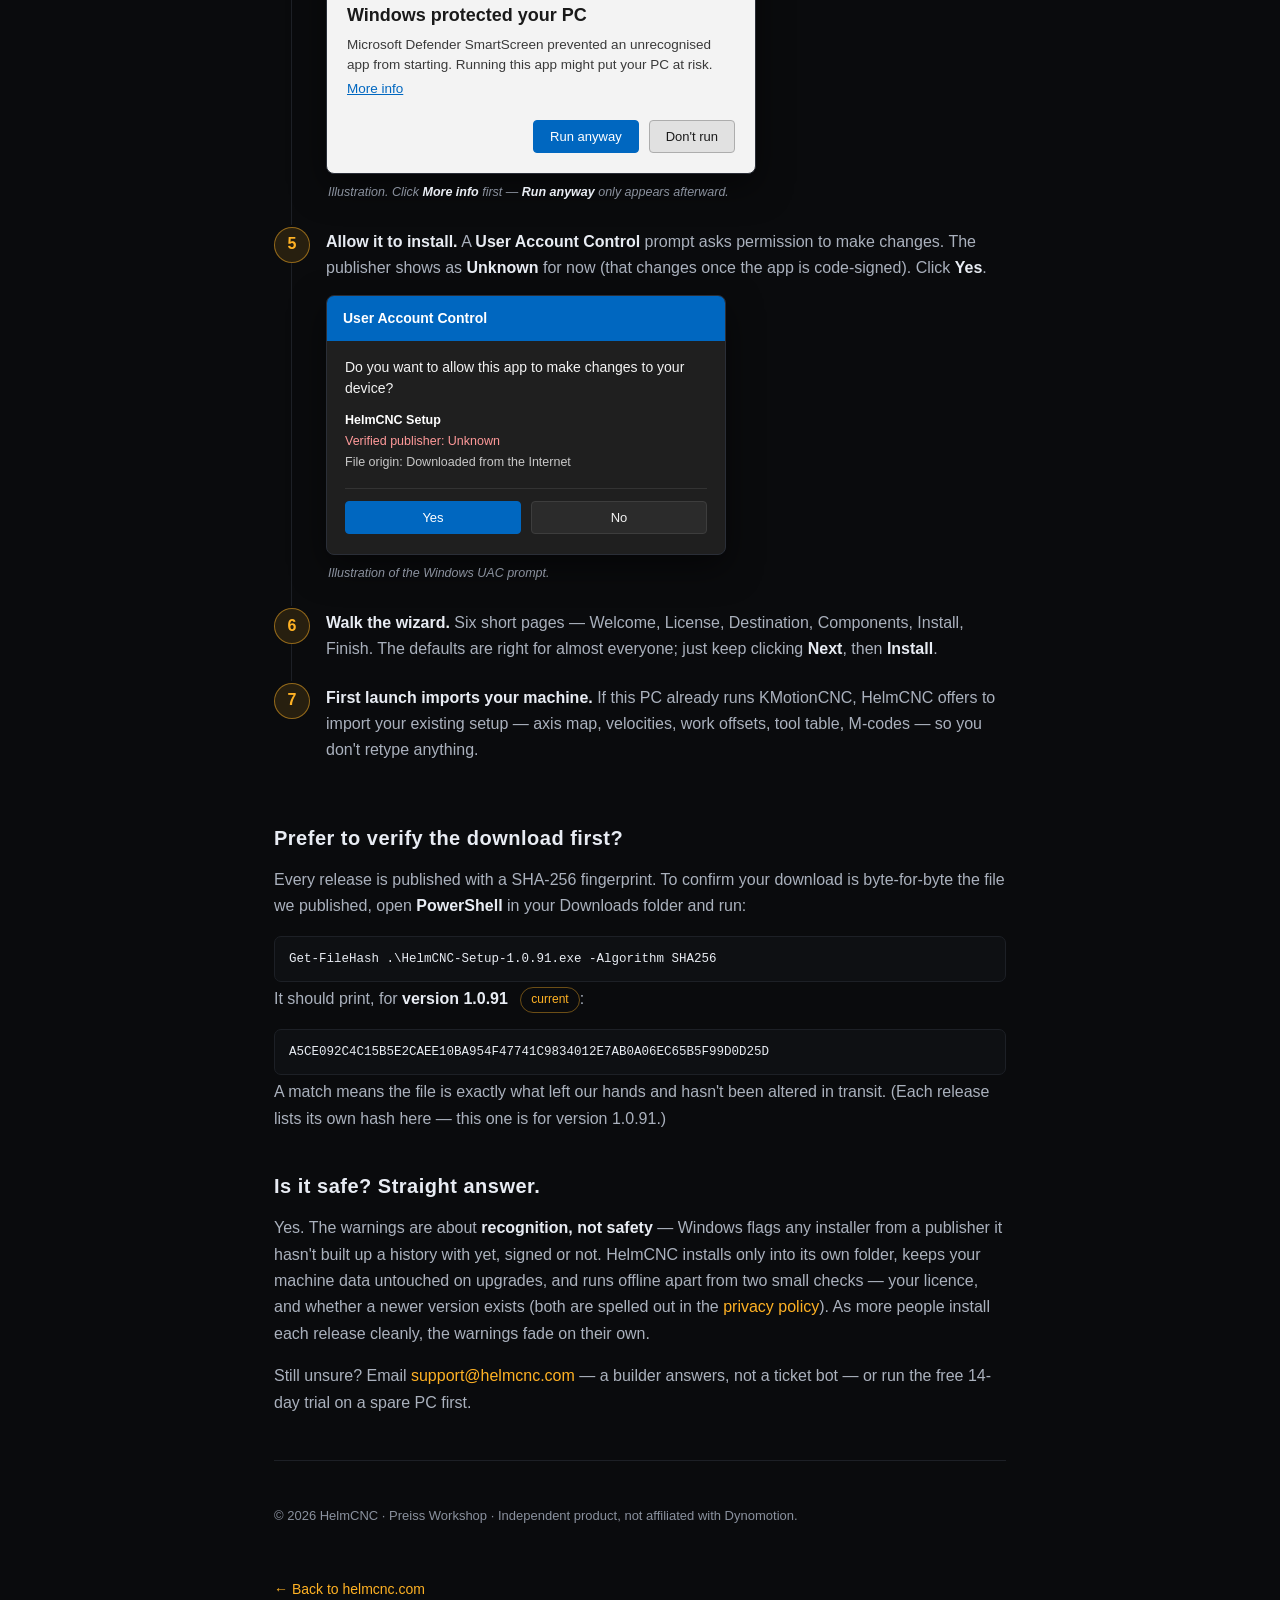
==== commit e8960eb9: "PROMOTE 1.0.91 to stable: Resume is exact after any stop or fault. New WIND slider. Honest line, ETA" ====
--- a/install.html
+++ b/install.html
@@ -137,13 +137,13 @@
 
     <h2>Install it</h2>
     <ol class="steps">
-      <li><b>Download the installer.</b> <code>HelmCNC-Setup-1.0.76.exe</code> — about 2&nbsp;MB.
-        <div><a class="dl" href="/downloads/HelmCNC-Setup-1.0.76.exe">Download HelmCNC</a></div>
+      <li><b>Download the installer.</b> <code>HelmCNC-Setup-1.0.91.exe</code> — about 2&nbsp;MB.
+        <div><a class="dl" href="/downloads/HelmCNC-Setup-1.0.91.exe">Download HelmCNC</a></div>
         <p style="margin:12px 0 0"><b>If the first try says "Couldn't download — Download error", press the ▷ retry button on the download.</b> Windows scans every new file and the first attempt sometimes trips; the retry goes straight through.</p>
         <div class="shot">
           <div class="dlrow">
             <span class="dlrow__ico" style="color:#e06b6b">✕</span>
-            <span class="dlrow__name">HelmCNC-Setup-1.0.76.exe<br><span class="dlrow__warn">Couldn't download — Download error</span></span>
+            <span class="dlrow__name">HelmCNC-Setup-1.0.91.exe<br><span class="dlrow__warn">Couldn't download — Download error</span></span>
             <span class="dlrow__menu" title="press to retry" style="border-color:#4bd08b;color:#7ee0a6">▷</span>
           </div>
           <p class="shot__cap">Illustration — press the green <b>▷</b> retry button and it downloads.</p>
@@ -154,8 +154,8 @@
           <div class="dlg dlg--smartscreen">
             <div class="dlg__bar">Downloads</div>
             <div class="dlg__body">
-              <h3 style="font-size:15px;line-height:1.3">Make sure you trust HelmCNC-Setup-1.0.76.exe before you open it</h3>
-              <p style="margin-top:8px">Name: HelmCNC-Setup-1.0.76.exe<br>Publisher: Unknown</p>
+              <h3 style="font-size:15px;line-height:1.3">Make sure you trust HelmCNC-Setup-1.0.91.exe before you open it</h3>
+              <p style="margin-top:8px">Name: HelmCNC-Setup-1.0.91.exe<br>Publisher: Unknown</p>
               <div class="row" style="align-items:flex-start;margin-top:16px">
                 <span class="btn">Cancel</span>
                 <span style="display:inline-flex;flex-direction:column;align-items:stretch;gap:3px">
@@ -171,7 +171,7 @@
         <p style="margin:8px 0 0"><b>Edge — in the Downloads list</b> (the <b>⭳</b> icon, top-right): point at the HelmCNC row, click its <b>⋯</b> button, then <b>Keep</b> (then <b>Keep anyway</b> if it asks again).</p>
         <p style="margin:8px 0 0"><b>Chrome:</b> open <b>Downloads</b> (top-right), click the <b>⋯</b> next to HelmCNC → <b>Keep</b>, then <b>Keep anyway</b> if asked.</p>
       </li>
-      <li><b>Open it.</b> Double-click <code>HelmCNC-Setup-1.0.76.exe</code> in your Downloads.</li>
+      <li><b>Open it.</b> Double-click <code>HelmCNC-Setup-1.0.91.exe</code> in your Downloads.</li>
       <li><b>Windows protected your PC.</b> A blue window appears (below). Click the small <b>More info</b> link, then the <b>Run anyway</b> button that appears. This is the step most people miss — the button is hidden until you click <b>More info</b>.
         <div class="shot">
           <div class="dlg dlg--smartscreen">
@@ -207,10 +207,10 @@
 
     <h2>Prefer to verify the download first?</h2>
     <p>Every release is published with a SHA-256 fingerprint. To confirm your download is byte-for-byte the file we published, open <strong>PowerShell</strong> in your Downloads folder and run:</p>
-    <div class="hash">Get-FileHash .\HelmCNC-Setup-1.0.76.exe -Algorithm SHA256</div>
-    <p>It should print, for <strong>version 1.0.76</strong> <span class="pill">current</span>:</p>
-    <div class="hash">B80F898B9AFF0BB41E6AD63978D90D09A8C4187F2F3A9124F9A1385998A0DC82</div>
-    <p>A match means the file is exactly what left our hands and hasn't been altered in transit. (Each release lists its own hash here — this one is for version 1.0.76.)</p>
+    <div class="hash">Get-FileHash .\HelmCNC-Setup-1.0.91.exe -Algorithm SHA256</div>
+    <p>It should print, for <strong>version 1.0.91</strong> <span class="pill">current</span>:</p>
+    <div class="hash">A5CE092C4C15B5E2CAEE10BA954F47741C9834012E7AB0A06EC65B5F99D0D25D</div>
+    <p>A match means the file is exactly what left our hands and hasn't been altered in transit. (Each release lists its own hash here — this one is for version 1.0.91.)</p>
 
     <h2>Is it safe? Straight answer.</h2>
     <p>Yes. The warnings are about <strong>recognition, not safety</strong> — Windows flags any installer from a publisher it hasn't built up a history with yet, signed or not. HelmCNC installs only into its own folder, keeps your machine data untouched on upgrades, and runs offline apart from two small checks — your licence, and whether a newer version exists (both are spelled out in the <a href="privacy.html">privacy policy</a>). As more people install each release cleanly, the warnings fade on their own.</p>
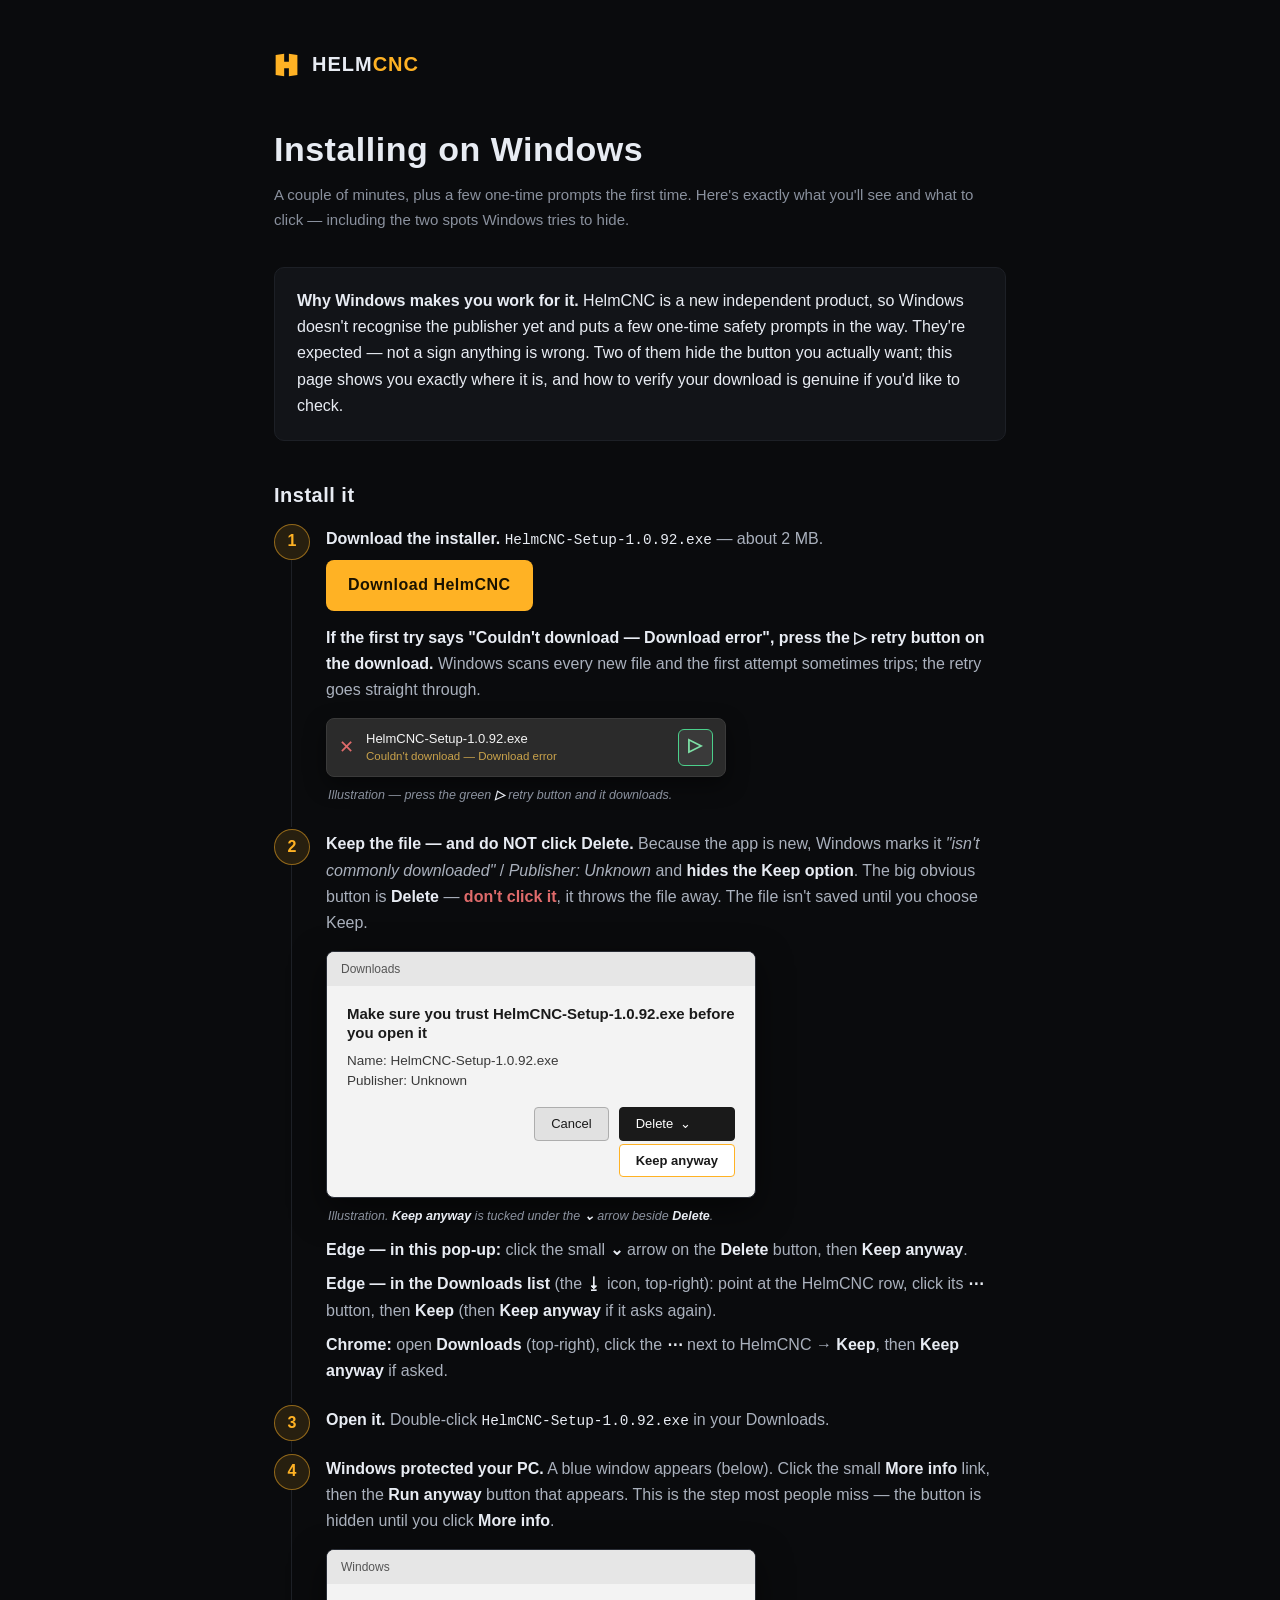
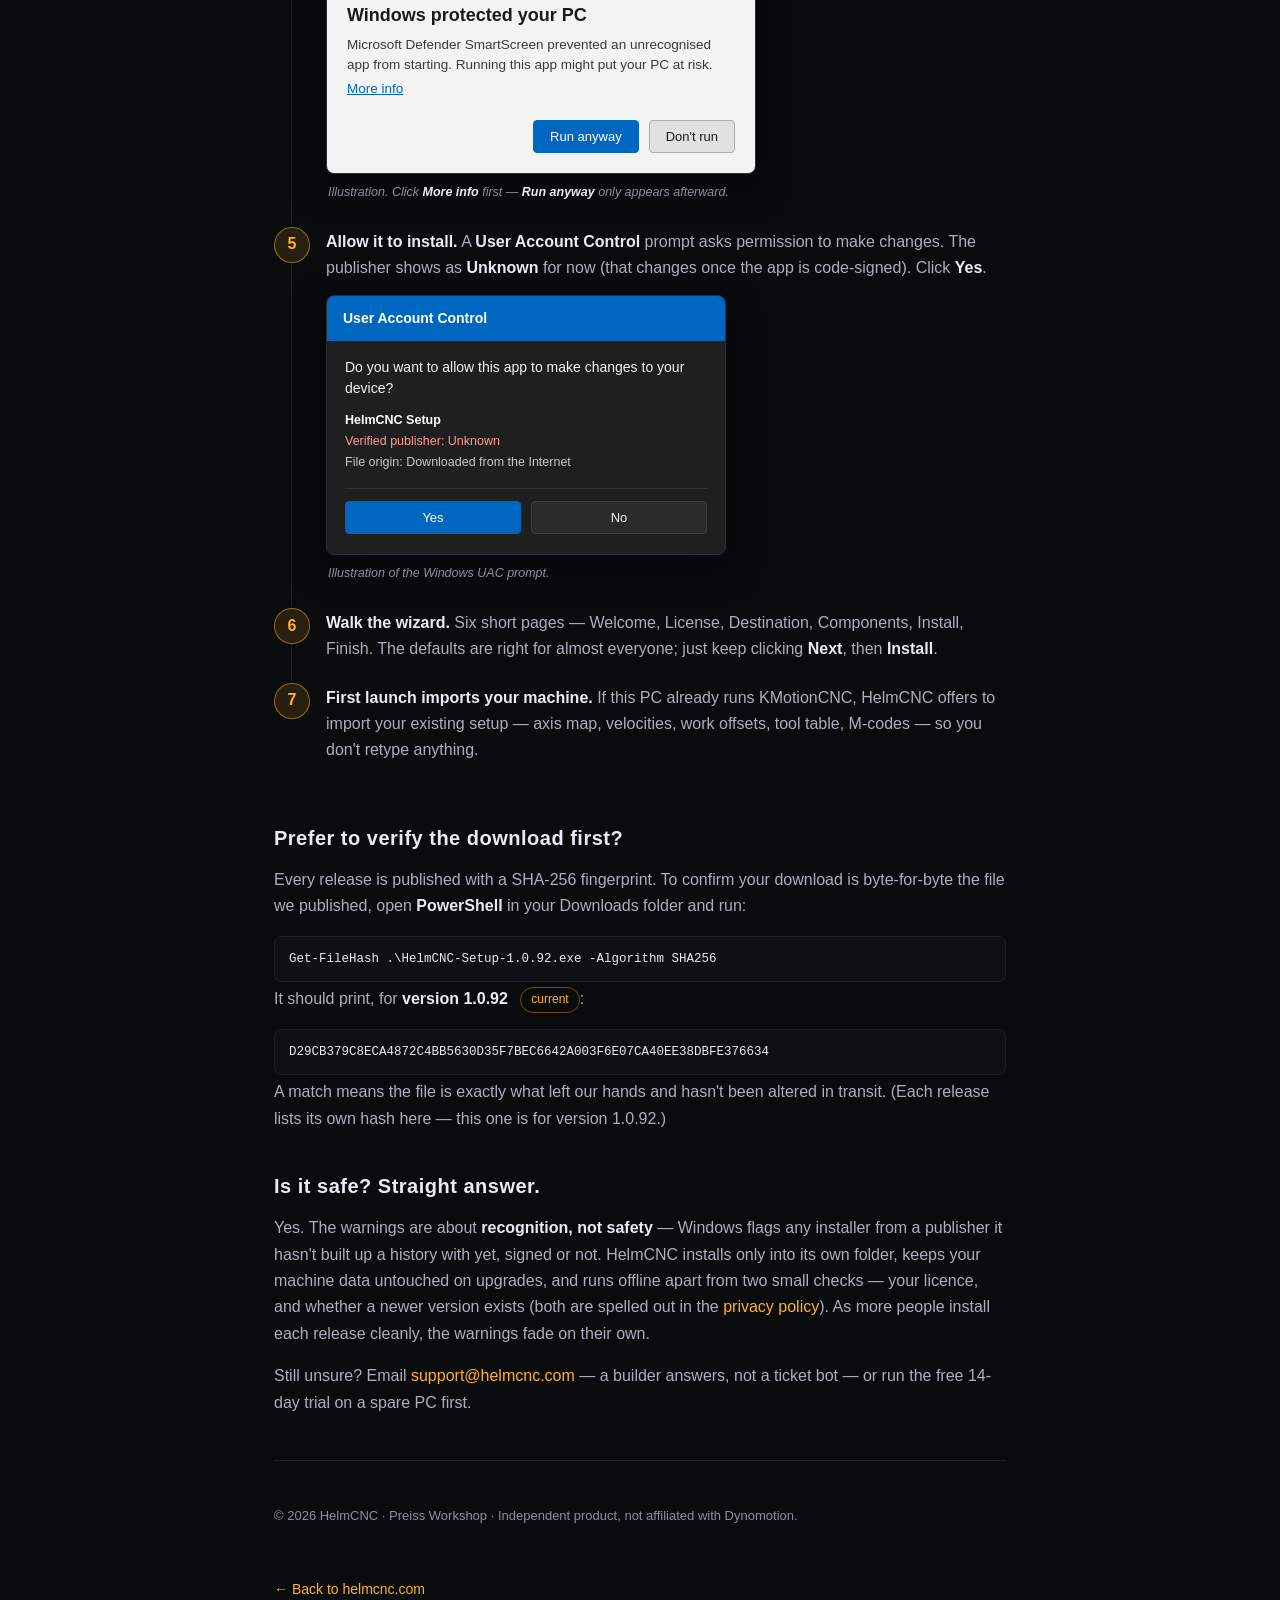
==== commit 8e6c100b: "PROMOTE 1.0.92 to stable: Toolpath view follows a mid-run work-coordinate change (G54 to G55), so th" ====
--- a/install.html
+++ b/install.html
@@ -137,13 +137,13 @@
 
     <h2>Install it</h2>
     <ol class="steps">
-      <li><b>Download the installer.</b> <code>HelmCNC-Setup-1.0.91.exe</code> — about 2&nbsp;MB.
-        <div><a class="dl" href="/downloads/HelmCNC-Setup-1.0.91.exe">Download HelmCNC</a></div>
+      <li><b>Download the installer.</b> <code>HelmCNC-Setup-1.0.92.exe</code> — about 2&nbsp;MB.
+        <div><a class="dl" href="/downloads/HelmCNC-Setup-1.0.92.exe">Download HelmCNC</a></div>
         <p style="margin:12px 0 0"><b>If the first try says "Couldn't download — Download error", press the ▷ retry button on the download.</b> Windows scans every new file and the first attempt sometimes trips; the retry goes straight through.</p>
         <div class="shot">
           <div class="dlrow">
             <span class="dlrow__ico" style="color:#e06b6b">✕</span>
-            <span class="dlrow__name">HelmCNC-Setup-1.0.91.exe<br><span class="dlrow__warn">Couldn't download — Download error</span></span>
+            <span class="dlrow__name">HelmCNC-Setup-1.0.92.exe<br><span class="dlrow__warn">Couldn't download — Download error</span></span>
             <span class="dlrow__menu" title="press to retry" style="border-color:#4bd08b;color:#7ee0a6">▷</span>
           </div>
           <p class="shot__cap">Illustration — press the green <b>▷</b> retry button and it downloads.</p>
@@ -154,8 +154,8 @@
           <div class="dlg dlg--smartscreen">
             <div class="dlg__bar">Downloads</div>
             <div class="dlg__body">
-              <h3 style="font-size:15px;line-height:1.3">Make sure you trust HelmCNC-Setup-1.0.91.exe before you open it</h3>
-              <p style="margin-top:8px">Name: HelmCNC-Setup-1.0.91.exe<br>Publisher: Unknown</p>
+              <h3 style="font-size:15px;line-height:1.3">Make sure you trust HelmCNC-Setup-1.0.92.exe before you open it</h3>
+              <p style="margin-top:8px">Name: HelmCNC-Setup-1.0.92.exe<br>Publisher: Unknown</p>
               <div class="row" style="align-items:flex-start;margin-top:16px">
                 <span class="btn">Cancel</span>
                 <span style="display:inline-flex;flex-direction:column;align-items:stretch;gap:3px">
@@ -171,7 +171,7 @@
         <p style="margin:8px 0 0"><b>Edge — in the Downloads list</b> (the <b>⭳</b> icon, top-right): point at the HelmCNC row, click its <b>⋯</b> button, then <b>Keep</b> (then <b>Keep anyway</b> if it asks again).</p>
         <p style="margin:8px 0 0"><b>Chrome:</b> open <b>Downloads</b> (top-right), click the <b>⋯</b> next to HelmCNC → <b>Keep</b>, then <b>Keep anyway</b> if asked.</p>
       </li>
-      <li><b>Open it.</b> Double-click <code>HelmCNC-Setup-1.0.91.exe</code> in your Downloads.</li>
+      <li><b>Open it.</b> Double-click <code>HelmCNC-Setup-1.0.92.exe</code> in your Downloads.</li>
       <li><b>Windows protected your PC.</b> A blue window appears (below). Click the small <b>More info</b> link, then the <b>Run anyway</b> button that appears. This is the step most people miss — the button is hidden until you click <b>More info</b>.
         <div class="shot">
           <div class="dlg dlg--smartscreen">
@@ -207,10 +207,10 @@
 
     <h2>Prefer to verify the download first?</h2>
     <p>Every release is published with a SHA-256 fingerprint. To confirm your download is byte-for-byte the file we published, open <strong>PowerShell</strong> in your Downloads folder and run:</p>
-    <div class="hash">Get-FileHash .\HelmCNC-Setup-1.0.91.exe -Algorithm SHA256</div>
-    <p>It should print, for <strong>version 1.0.91</strong> <span class="pill">current</span>:</p>
-    <div class="hash">A5CE092C4C15B5E2CAEE10BA954F47741C9834012E7AB0A06EC65B5F99D0D25D</div>
-    <p>A match means the file is exactly what left our hands and hasn't been altered in transit. (Each release lists its own hash here — this one is for version 1.0.91.)</p>
+    <div class="hash">Get-FileHash .\HelmCNC-Setup-1.0.92.exe -Algorithm SHA256</div>
+    <p>It should print, for <strong>version 1.0.92</strong> <span class="pill">current</span>:</p>
+    <div class="hash">D29CB379C8ECA4872C4BB5630D35F7BEC6642A003F6E07CA40EE38DBFE376634</div>
+    <p>A match means the file is exactly what left our hands and hasn't been altered in transit. (Each release lists its own hash here — this one is for version 1.0.92.)</p>
 
     <h2>Is it safe? Straight answer.</h2>
     <p>Yes. The warnings are about <strong>recognition, not safety</strong> — Windows flags any installer from a publisher it hasn't built up a history with yet, signed or not. HelmCNC installs only into its own folder, keeps your machine data untouched on upgrades, and runs offline apart from two small checks — your licence, and whether a newer version exists (both are spelled out in the <a href="privacy.html">privacy policy</a>). As more people install each release cleanly, the warnings fade on their own.</p>
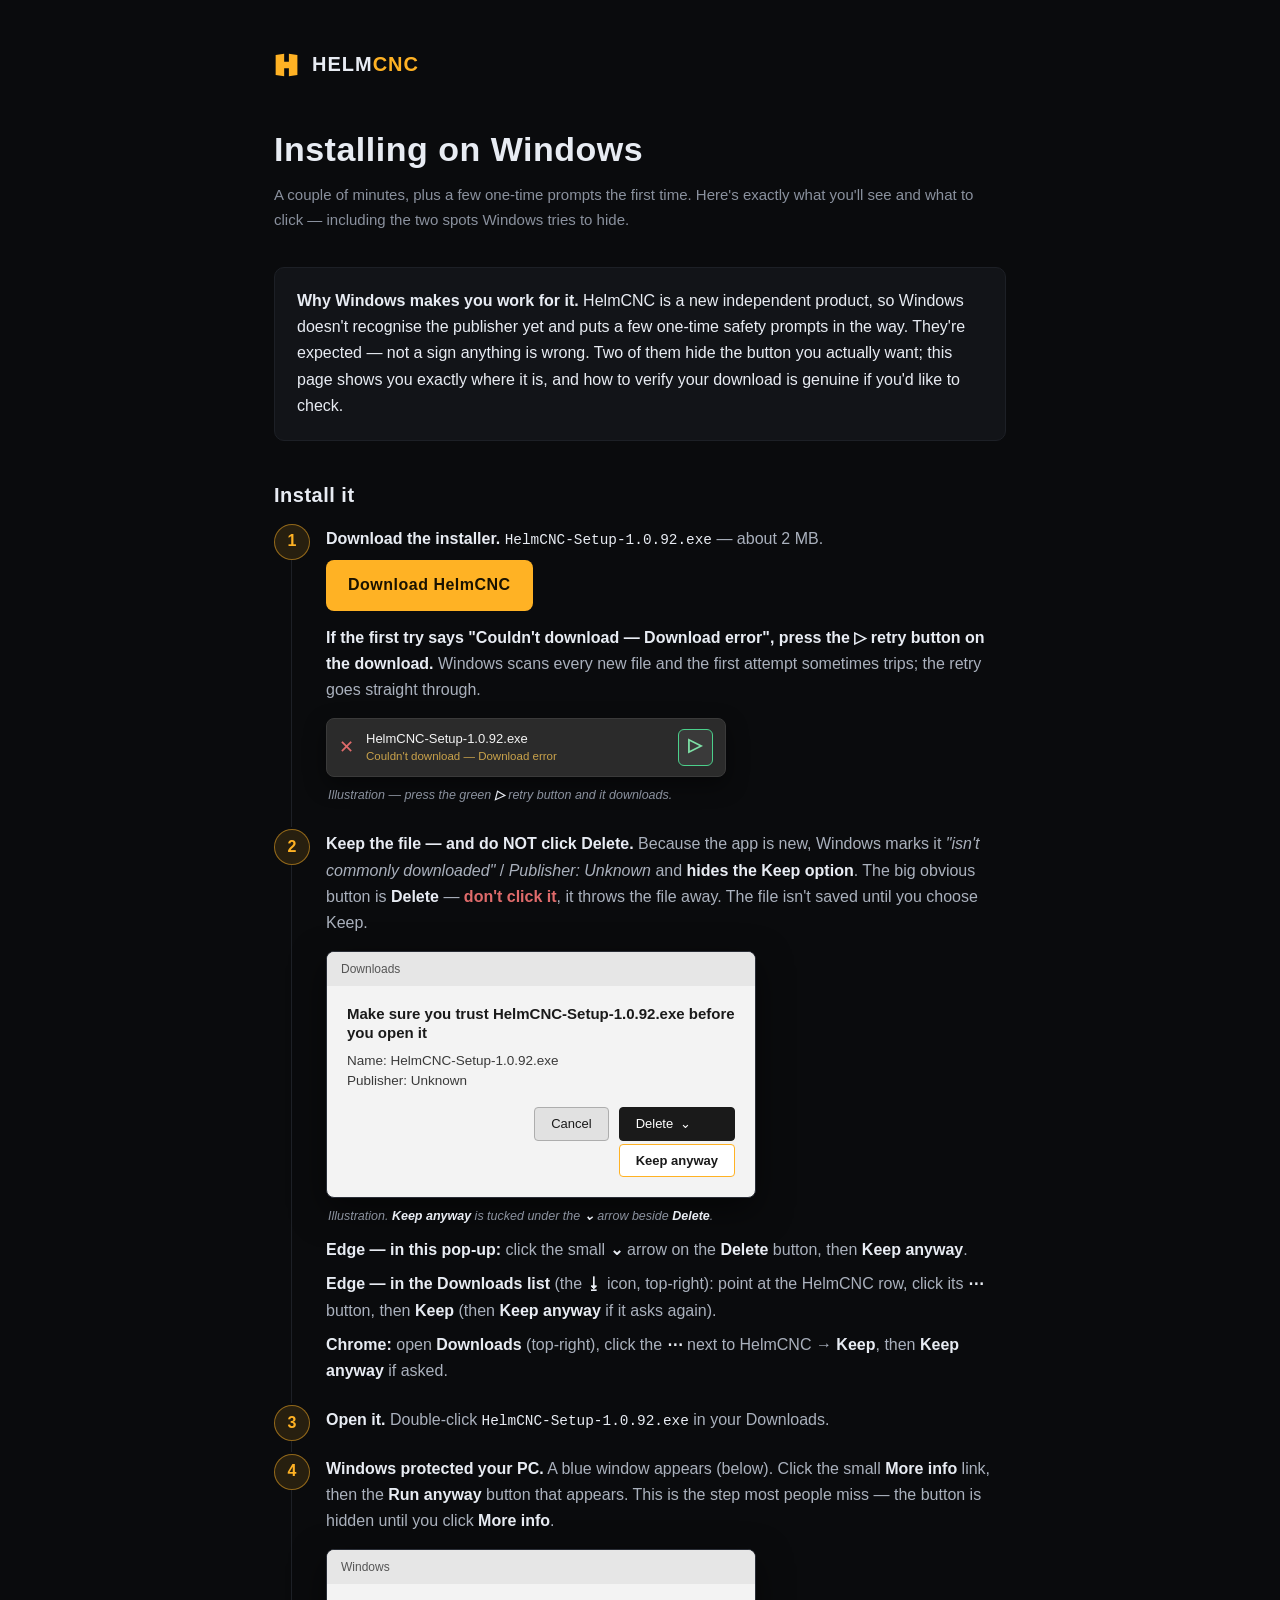
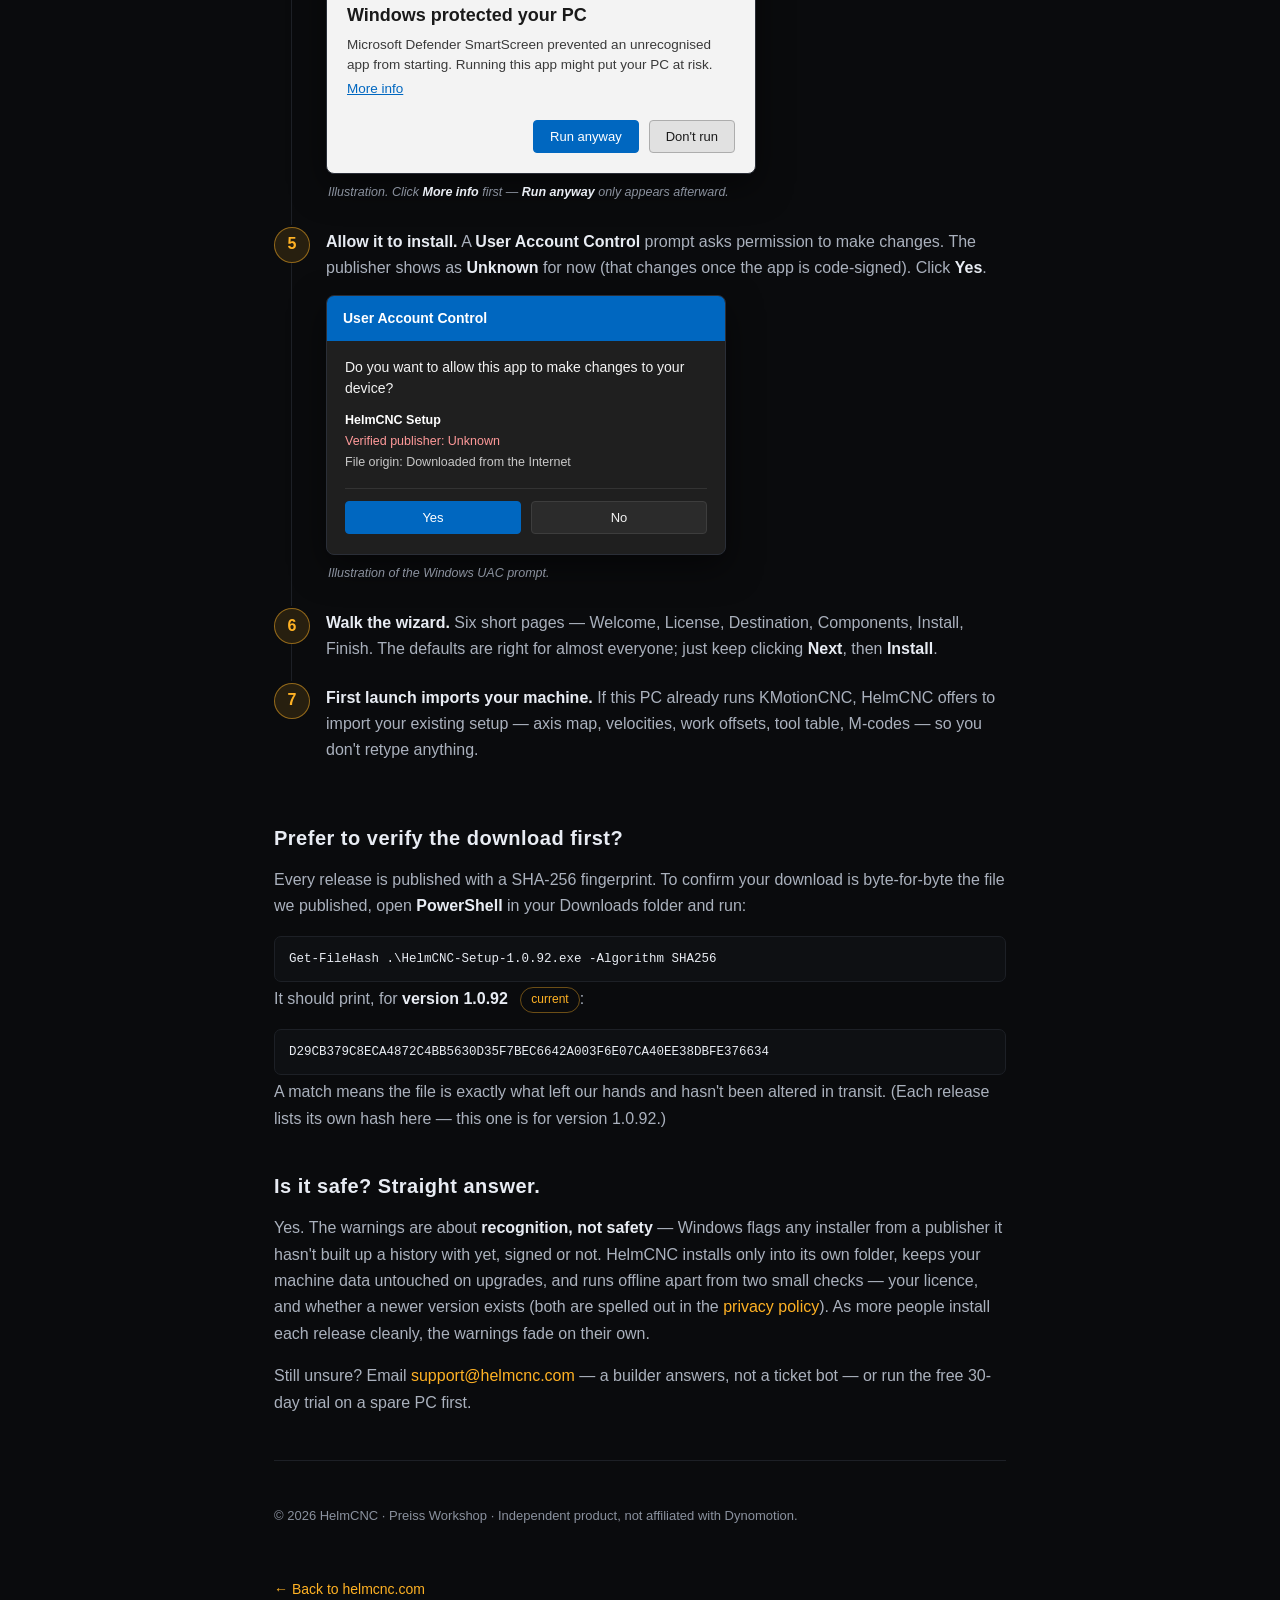
==== commit 42f52c49: "Trial 14 -> 30 days on the site (hero, pricing, FAQ, meta, install page)" ====
--- a/install.html
+++ b/install.html
@@ -214,7 +214,7 @@
 
     <h2>Is it safe? Straight answer.</h2>
     <p>Yes. The warnings are about <strong>recognition, not safety</strong> — Windows flags any installer from a publisher it hasn't built up a history with yet, signed or not. HelmCNC installs only into its own folder, keeps your machine data untouched on upgrades, and runs offline apart from two small checks — your licence, and whether a newer version exists (both are spelled out in the <a href="privacy.html">privacy policy</a>). As more people install each release cleanly, the warnings fade on their own.</p>
-    <p>Still unsure? Email <a href="mailto:support@helmcnc.com">support@helmcnc.com</a> — a builder answers, not a ticket bot — or run the free 14-day trial on a spare PC first.</p>
+    <p>Still unsure? Email <a href="mailto:support@helmcnc.com">support@helmcnc.com</a> — a builder answers, not a ticket bot — or run the free 30-day trial on a spare PC first.</p>
 
     <hr>
     <p class="foot">© 2026 HelmCNC · Preiss Workshop · Independent product, not affiliated with Dynomotion.</p>
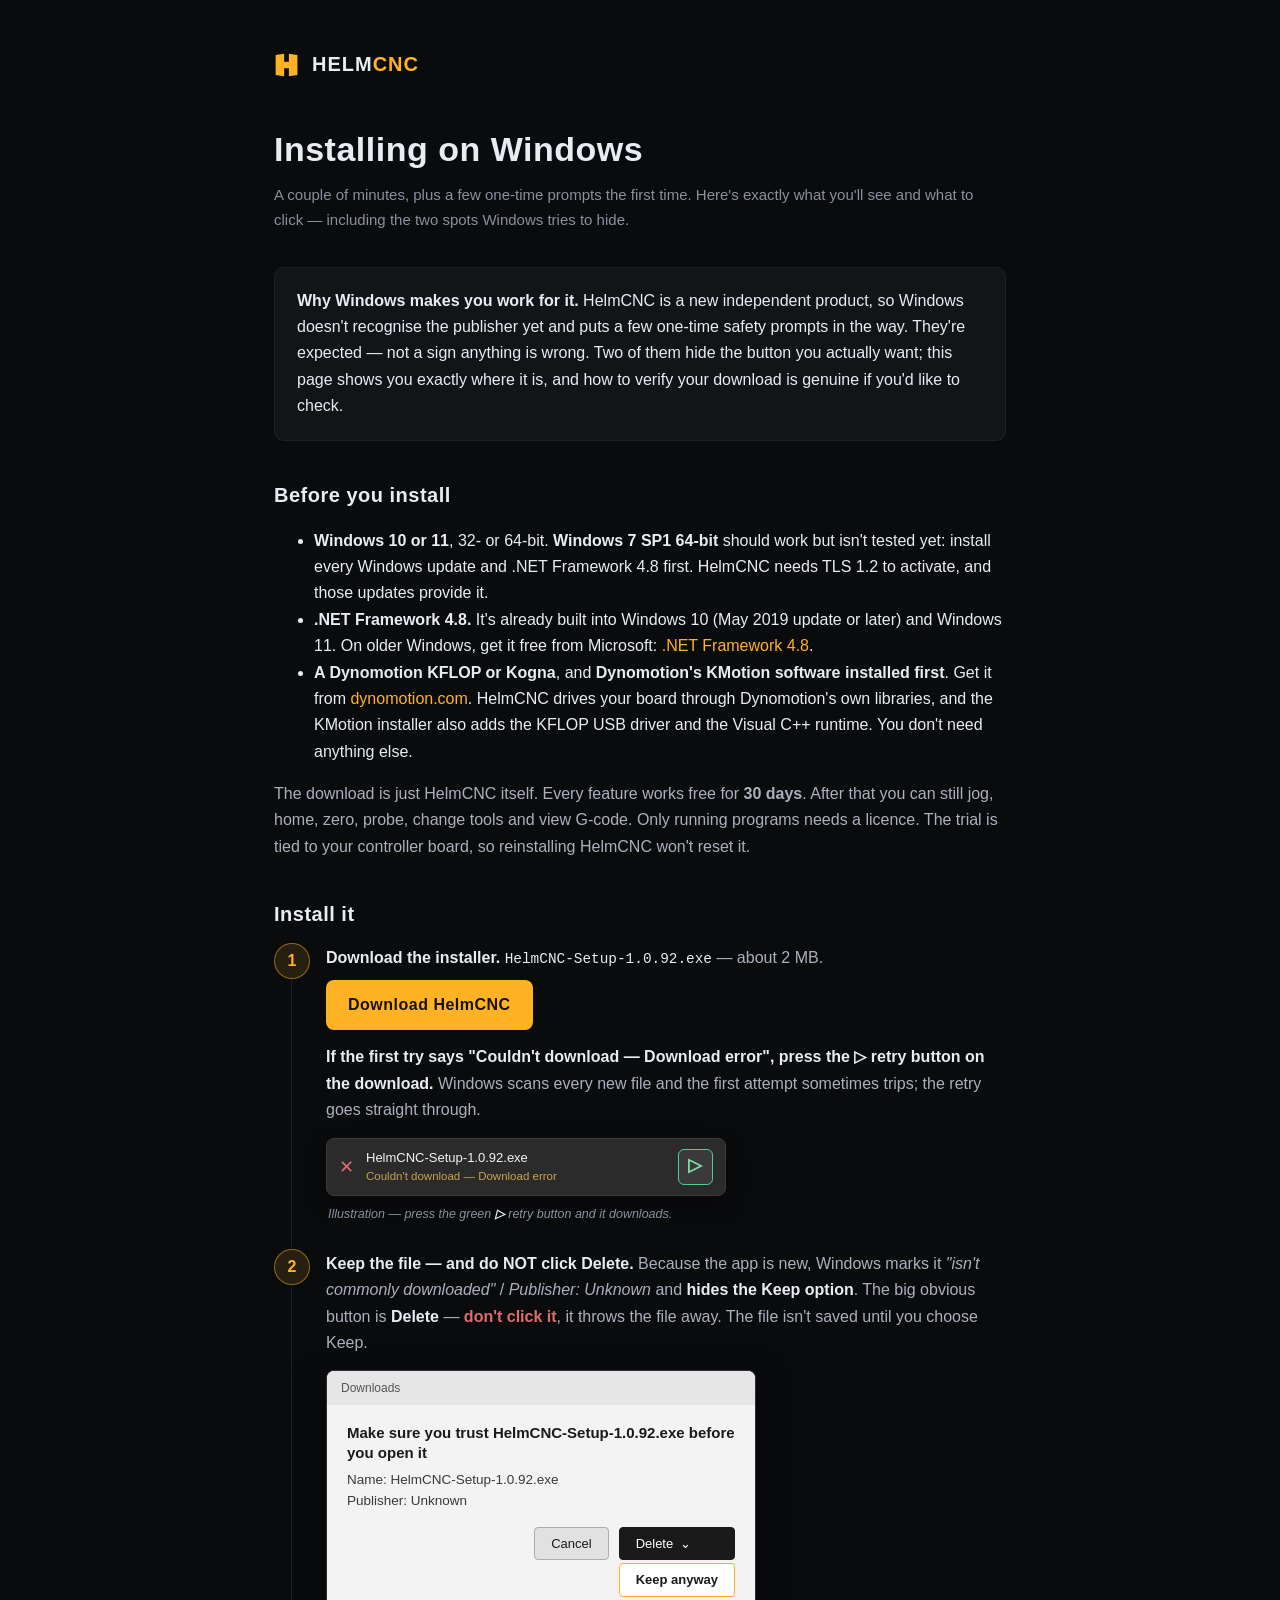
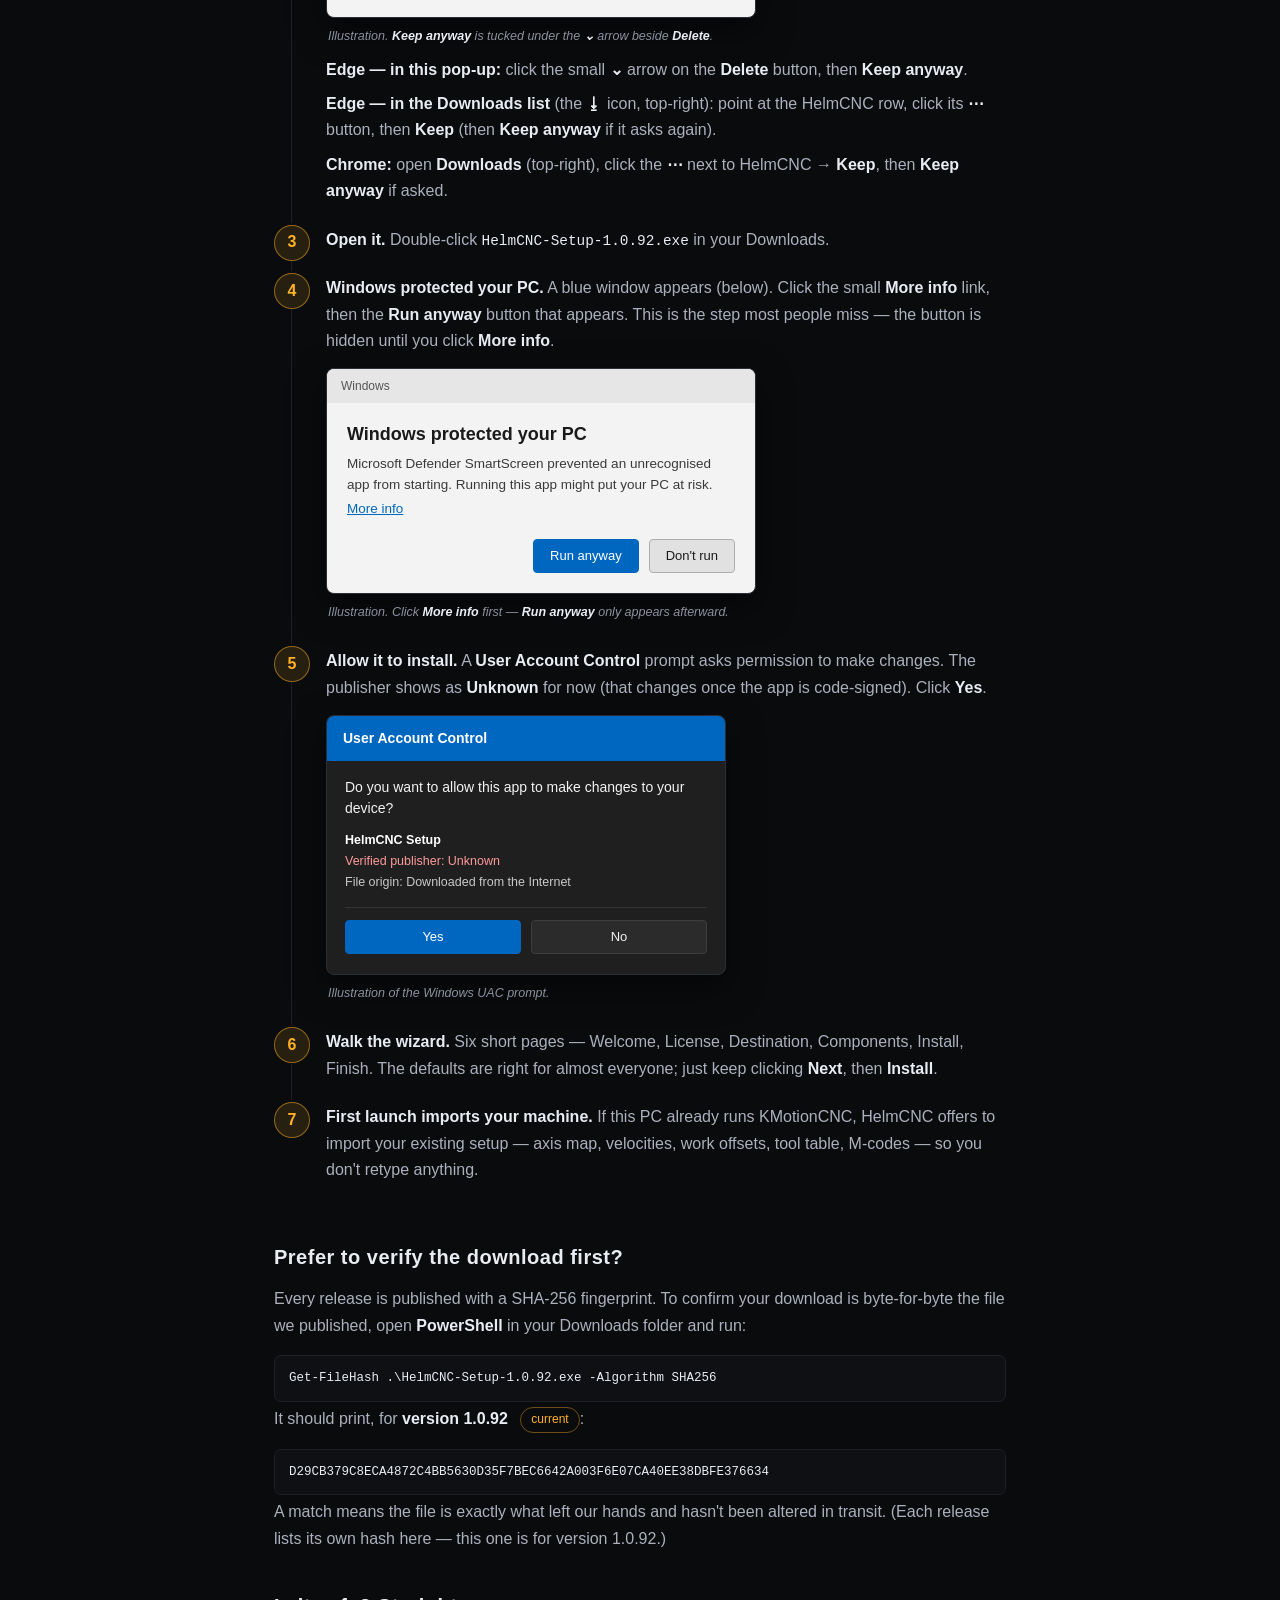
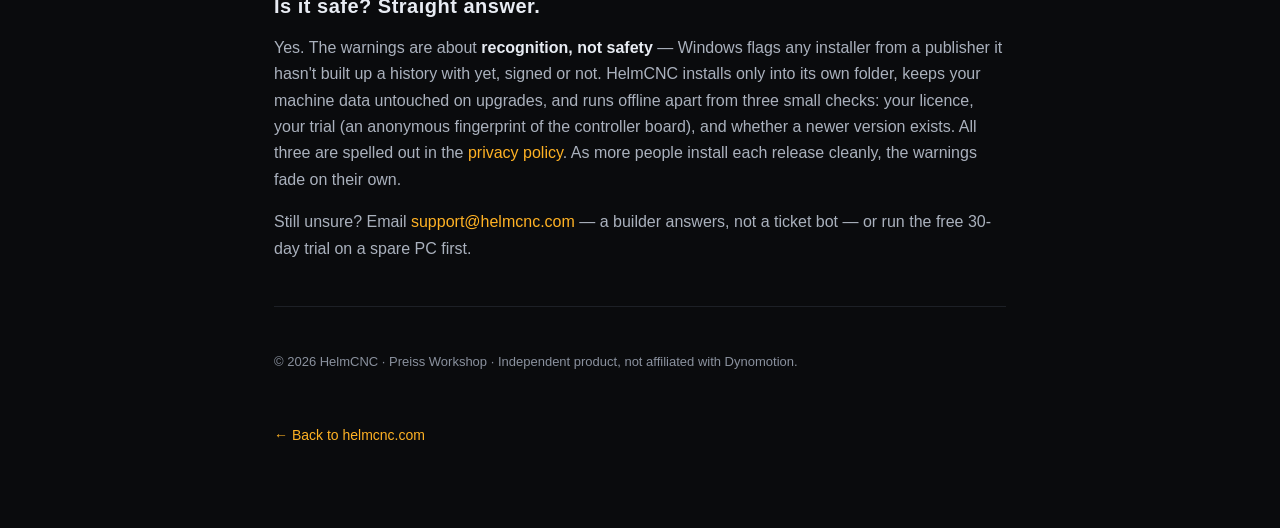
==== commit 59311455: "Launch: requirements on the install page, stable /download link, privacy names the trial check, dead" ====
--- a/install.html
+++ b/install.html
@@ -135,6 +135,14 @@
       <p class="lead" style="margin:0"><strong>Why Windows makes you work for it.</strong> HelmCNC is a new independent product, so Windows doesn't recognise the publisher yet and puts a few one-time safety prompts in the way. They're expected — not a sign anything is wrong. Two of them hide the button you actually want; this page shows you exactly where it is, and how to verify your download is genuine if you'd like to check.</p>
     </div>
 
+    <h2 id="requirements">Before you install</h2>
+    <ul>
+      <li><b>Windows 10 or 11</b>, 32- or 64-bit. <b>Windows 7 SP1 64-bit</b> should work but isn't tested yet: install every Windows update and .NET Framework 4.8 first. HelmCNC needs TLS 1.2 to activate, and those updates provide it.</li>
+      <li><b>.NET Framework 4.8.</b> It's already built into Windows 10 (May 2019 update or later) and Windows 11. On older Windows, get it free from Microsoft: <a href="https://dotnet.microsoft.com/download/dotnet-framework/net48">.NET Framework 4.8</a>.</li>
+      <li><b>A Dynomotion KFLOP or Kogna</b>, and <b>Dynomotion's KMotion software installed first</b>. Get it from <a href="https://www.dynomotion.com/">dynomotion.com</a>. HelmCNC drives your board through Dynomotion's own libraries, and the KMotion installer also adds the KFLOP USB driver and the Visual C++ runtime. You don't need anything else.</li>
+    </ul>
+    <p>The download is just HelmCNC itself. Every feature works free for <b>30 days</b>. After that you can still jog, home, zero, probe, change tools and view G-code. Only running programs needs a licence. The trial is tied to your controller board, so reinstalling HelmCNC won't reset it.</p>
+
     <h2>Install it</h2>
     <ol class="steps">
       <li><b>Download the installer.</b> <code>HelmCNC-Setup-1.0.92.exe</code> — about 2&nbsp;MB.
@@ -213,7 +221,7 @@
     <p>A match means the file is exactly what left our hands and hasn't been altered in transit. (Each release lists its own hash here — this one is for version 1.0.92.)</p>
 
     <h2>Is it safe? Straight answer.</h2>
-    <p>Yes. The warnings are about <strong>recognition, not safety</strong> — Windows flags any installer from a publisher it hasn't built up a history with yet, signed or not. HelmCNC installs only into its own folder, keeps your machine data untouched on upgrades, and runs offline apart from two small checks — your licence, and whether a newer version exists (both are spelled out in the <a href="privacy.html">privacy policy</a>). As more people install each release cleanly, the warnings fade on their own.</p>
+    <p>Yes. The warnings are about <strong>recognition, not safety</strong> — Windows flags any installer from a publisher it hasn't built up a history with yet, signed or not. HelmCNC installs only into its own folder, keeps your machine data untouched on upgrades, and runs offline apart from three small checks: your licence, your trial (an anonymous fingerprint of the controller board), and whether a newer version exists. All three are spelled out in the <a href="privacy.html">privacy policy</a>. As more people install each release cleanly, the warnings fade on their own.</p>
     <p>Still unsure? Email <a href="mailto:support@helmcnc.com">support@helmcnc.com</a> — a builder answers, not a ticket bot — or run the free 30-day trial on a spare PC first.</p>
 
     <hr>
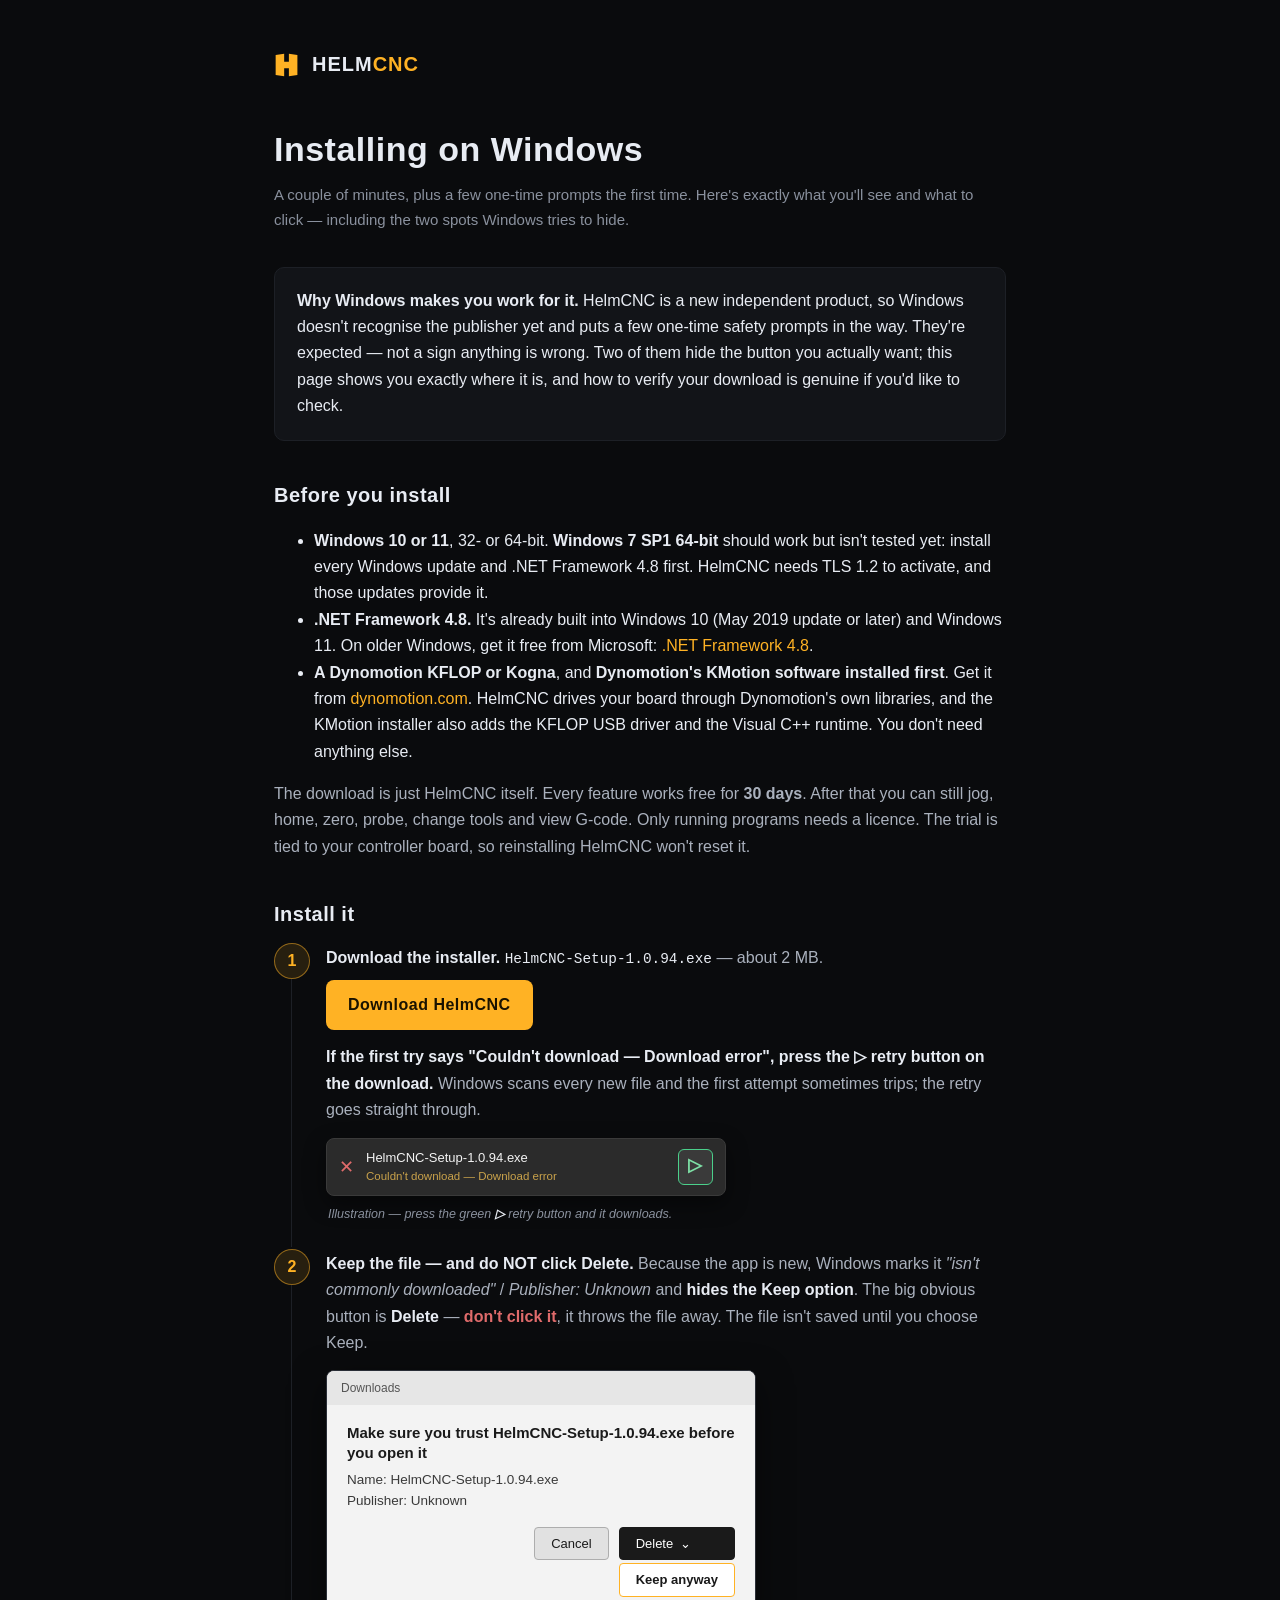
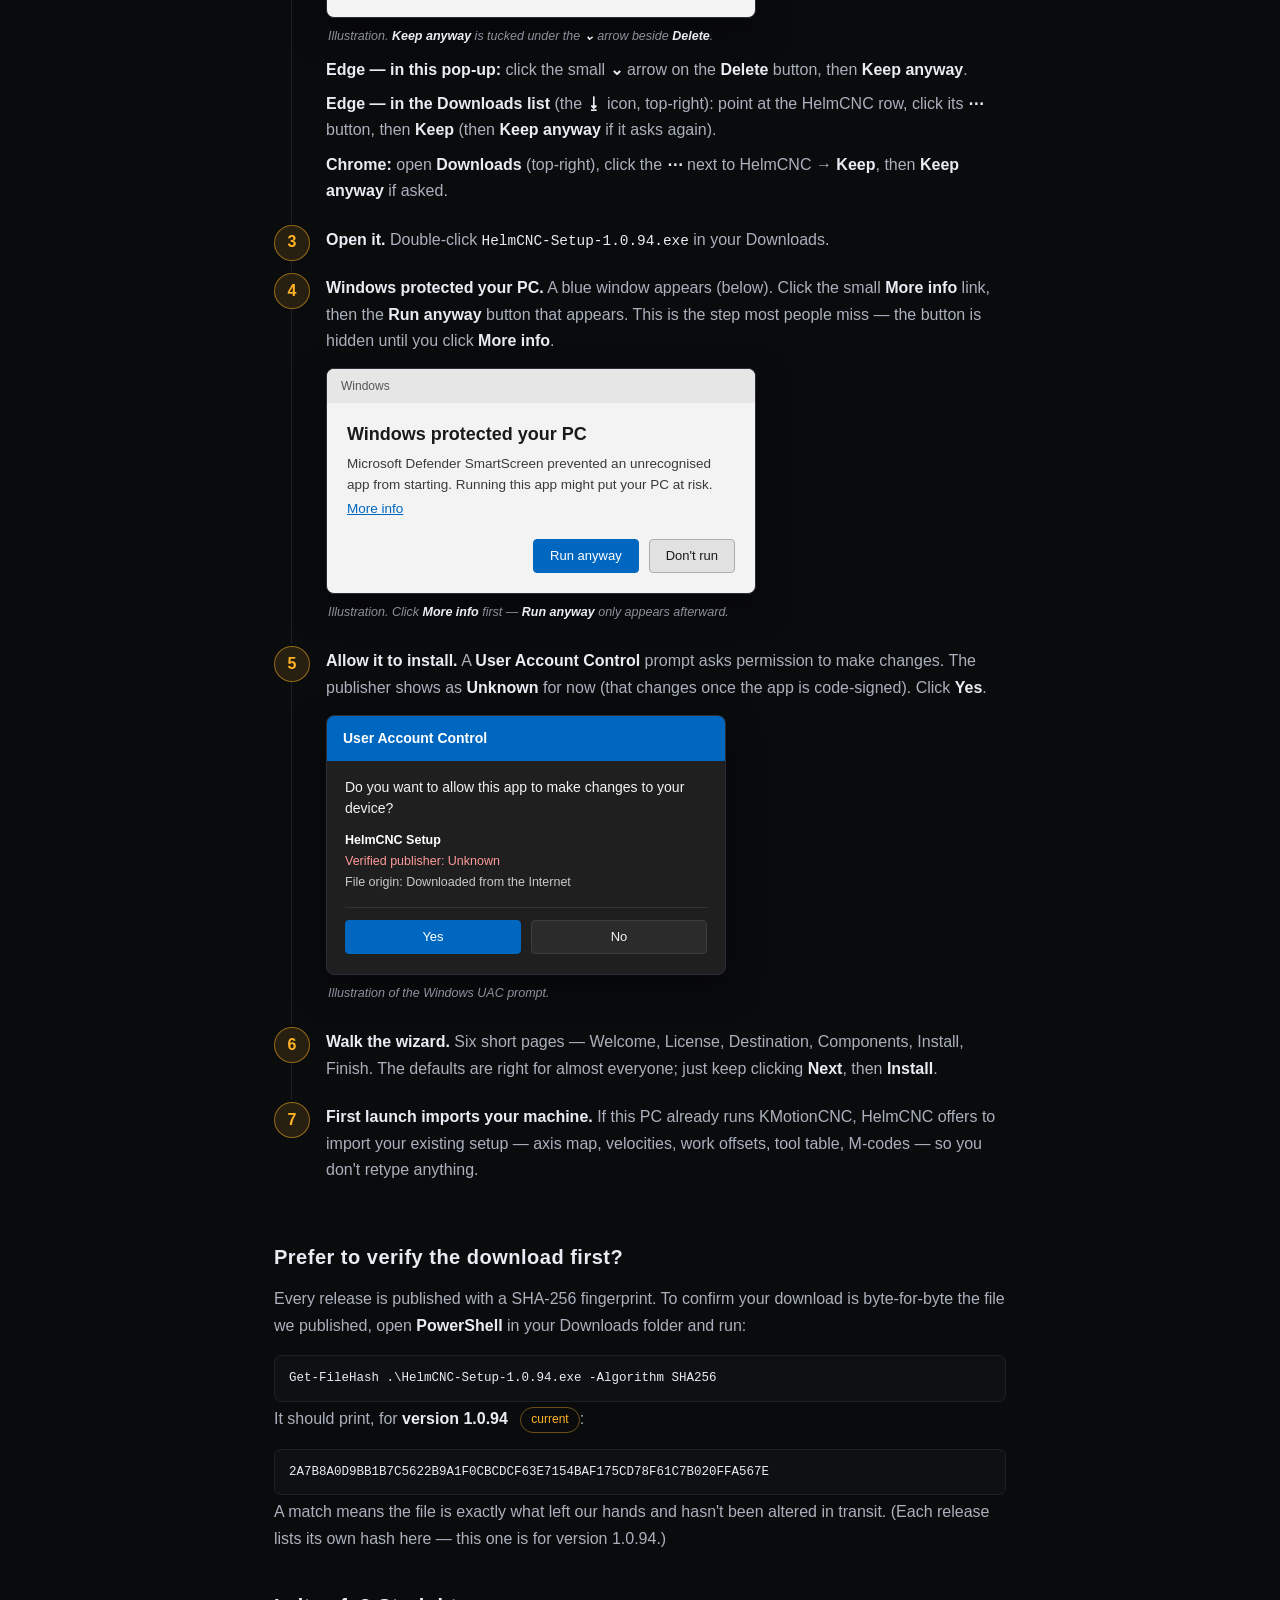
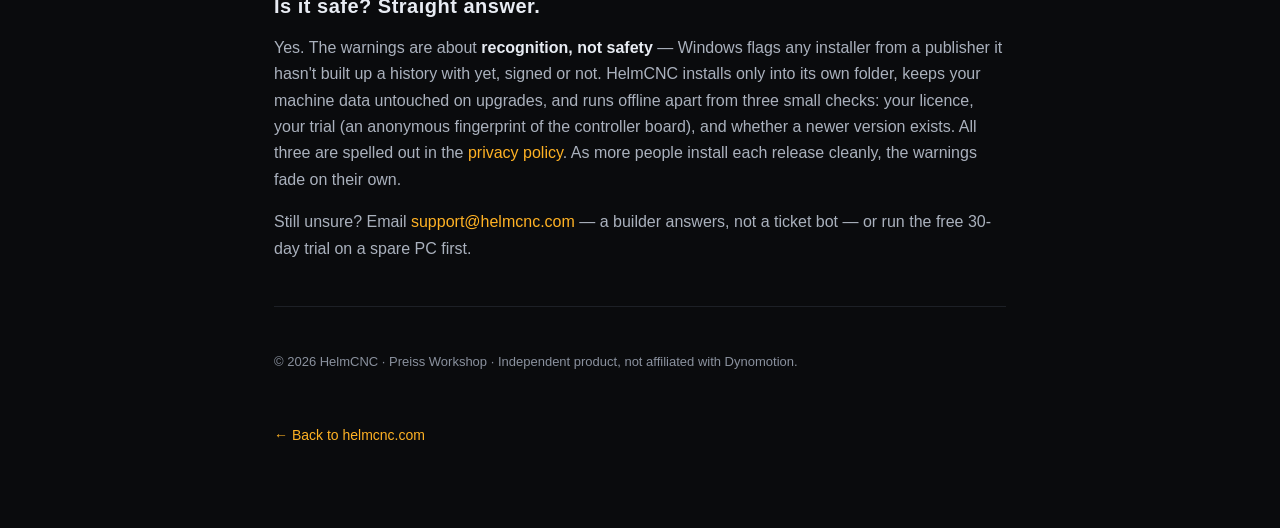
==== commit 4d51a8f2: "PROMOTE 1.0.94 to stable: 30-day trial tied to the controller board; buy from inside the app (BUY in" ====
--- a/install.html
+++ b/install.html
@@ -145,13 +145,13 @@
 
     <h2>Install it</h2>
     <ol class="steps">
-      <li><b>Download the installer.</b> <code>HelmCNC-Setup-1.0.92.exe</code> — about 2&nbsp;MB.
-        <div><a class="dl" href="/downloads/HelmCNC-Setup-1.0.92.exe">Download HelmCNC</a></div>
+      <li><b>Download the installer.</b> <code>HelmCNC-Setup-1.0.94.exe</code> — about 2&nbsp;MB.
+        <div><a class="dl" href="/downloads/HelmCNC-Setup-1.0.94.exe">Download HelmCNC</a></div>
         <p style="margin:12px 0 0"><b>If the first try says "Couldn't download — Download error", press the ▷ retry button on the download.</b> Windows scans every new file and the first attempt sometimes trips; the retry goes straight through.</p>
         <div class="shot">
           <div class="dlrow">
             <span class="dlrow__ico" style="color:#e06b6b">✕</span>
-            <span class="dlrow__name">HelmCNC-Setup-1.0.92.exe<br><span class="dlrow__warn">Couldn't download — Download error</span></span>
+            <span class="dlrow__name">HelmCNC-Setup-1.0.94.exe<br><span class="dlrow__warn">Couldn't download — Download error</span></span>
             <span class="dlrow__menu" title="press to retry" style="border-color:#4bd08b;color:#7ee0a6">▷</span>
           </div>
           <p class="shot__cap">Illustration — press the green <b>▷</b> retry button and it downloads.</p>
@@ -162,8 +162,8 @@
           <div class="dlg dlg--smartscreen">
             <div class="dlg__bar">Downloads</div>
             <div class="dlg__body">
-              <h3 style="font-size:15px;line-height:1.3">Make sure you trust HelmCNC-Setup-1.0.92.exe before you open it</h3>
-              <p style="margin-top:8px">Name: HelmCNC-Setup-1.0.92.exe<br>Publisher: Unknown</p>
+              <h3 style="font-size:15px;line-height:1.3">Make sure you trust HelmCNC-Setup-1.0.94.exe before you open it</h3>
+              <p style="margin-top:8px">Name: HelmCNC-Setup-1.0.94.exe<br>Publisher: Unknown</p>
               <div class="row" style="align-items:flex-start;margin-top:16px">
                 <span class="btn">Cancel</span>
                 <span style="display:inline-flex;flex-direction:column;align-items:stretch;gap:3px">
@@ -179,7 +179,7 @@
         <p style="margin:8px 0 0"><b>Edge — in the Downloads list</b> (the <b>⭳</b> icon, top-right): point at the HelmCNC row, click its <b>⋯</b> button, then <b>Keep</b> (then <b>Keep anyway</b> if it asks again).</p>
         <p style="margin:8px 0 0"><b>Chrome:</b> open <b>Downloads</b> (top-right), click the <b>⋯</b> next to HelmCNC → <b>Keep</b>, then <b>Keep anyway</b> if asked.</p>
       </li>
-      <li><b>Open it.</b> Double-click <code>HelmCNC-Setup-1.0.92.exe</code> in your Downloads.</li>
+      <li><b>Open it.</b> Double-click <code>HelmCNC-Setup-1.0.94.exe</code> in your Downloads.</li>
       <li><b>Windows protected your PC.</b> A blue window appears (below). Click the small <b>More info</b> link, then the <b>Run anyway</b> button that appears. This is the step most people miss — the button is hidden until you click <b>More info</b>.
         <div class="shot">
           <div class="dlg dlg--smartscreen">
@@ -215,10 +215,10 @@
 
     <h2>Prefer to verify the download first?</h2>
     <p>Every release is published with a SHA-256 fingerprint. To confirm your download is byte-for-byte the file we published, open <strong>PowerShell</strong> in your Downloads folder and run:</p>
-    <div class="hash">Get-FileHash .\HelmCNC-Setup-1.0.92.exe -Algorithm SHA256</div>
-    <p>It should print, for <strong>version 1.0.92</strong> <span class="pill">current</span>:</p>
-    <div class="hash">D29CB379C8ECA4872C4BB5630D35F7BEC6642A003F6E07CA40EE38DBFE376634</div>
-    <p>A match means the file is exactly what left our hands and hasn't been altered in transit. (Each release lists its own hash here — this one is for version 1.0.92.)</p>
+    <div class="hash">Get-FileHash .\HelmCNC-Setup-1.0.94.exe -Algorithm SHA256</div>
+    <p>It should print, for <strong>version 1.0.94</strong> <span class="pill">current</span>:</p>
+    <div class="hash">2A7B8A0D9BB1B7C5622B9A1F0CBCDCF63E7154BAF175CD78F61C7B020FFA567E</div>
+    <p>A match means the file is exactly what left our hands and hasn't been altered in transit. (Each release lists its own hash here — this one is for version 1.0.94.)</p>
 
     <h2>Is it safe? Straight answer.</h2>
     <p>Yes. The warnings are about <strong>recognition, not safety</strong> — Windows flags any installer from a publisher it hasn't built up a history with yet, signed or not. HelmCNC installs only into its own folder, keeps your machine data untouched on upgrades, and runs offline apart from three small checks: your licence, your trial (an anonymous fingerprint of the controller board), and whether a newer version exists. All three are spelled out in the <a href="privacy.html">privacy policy</a>. As more people install each release cleanly, the warnings fade on their own.</p>
